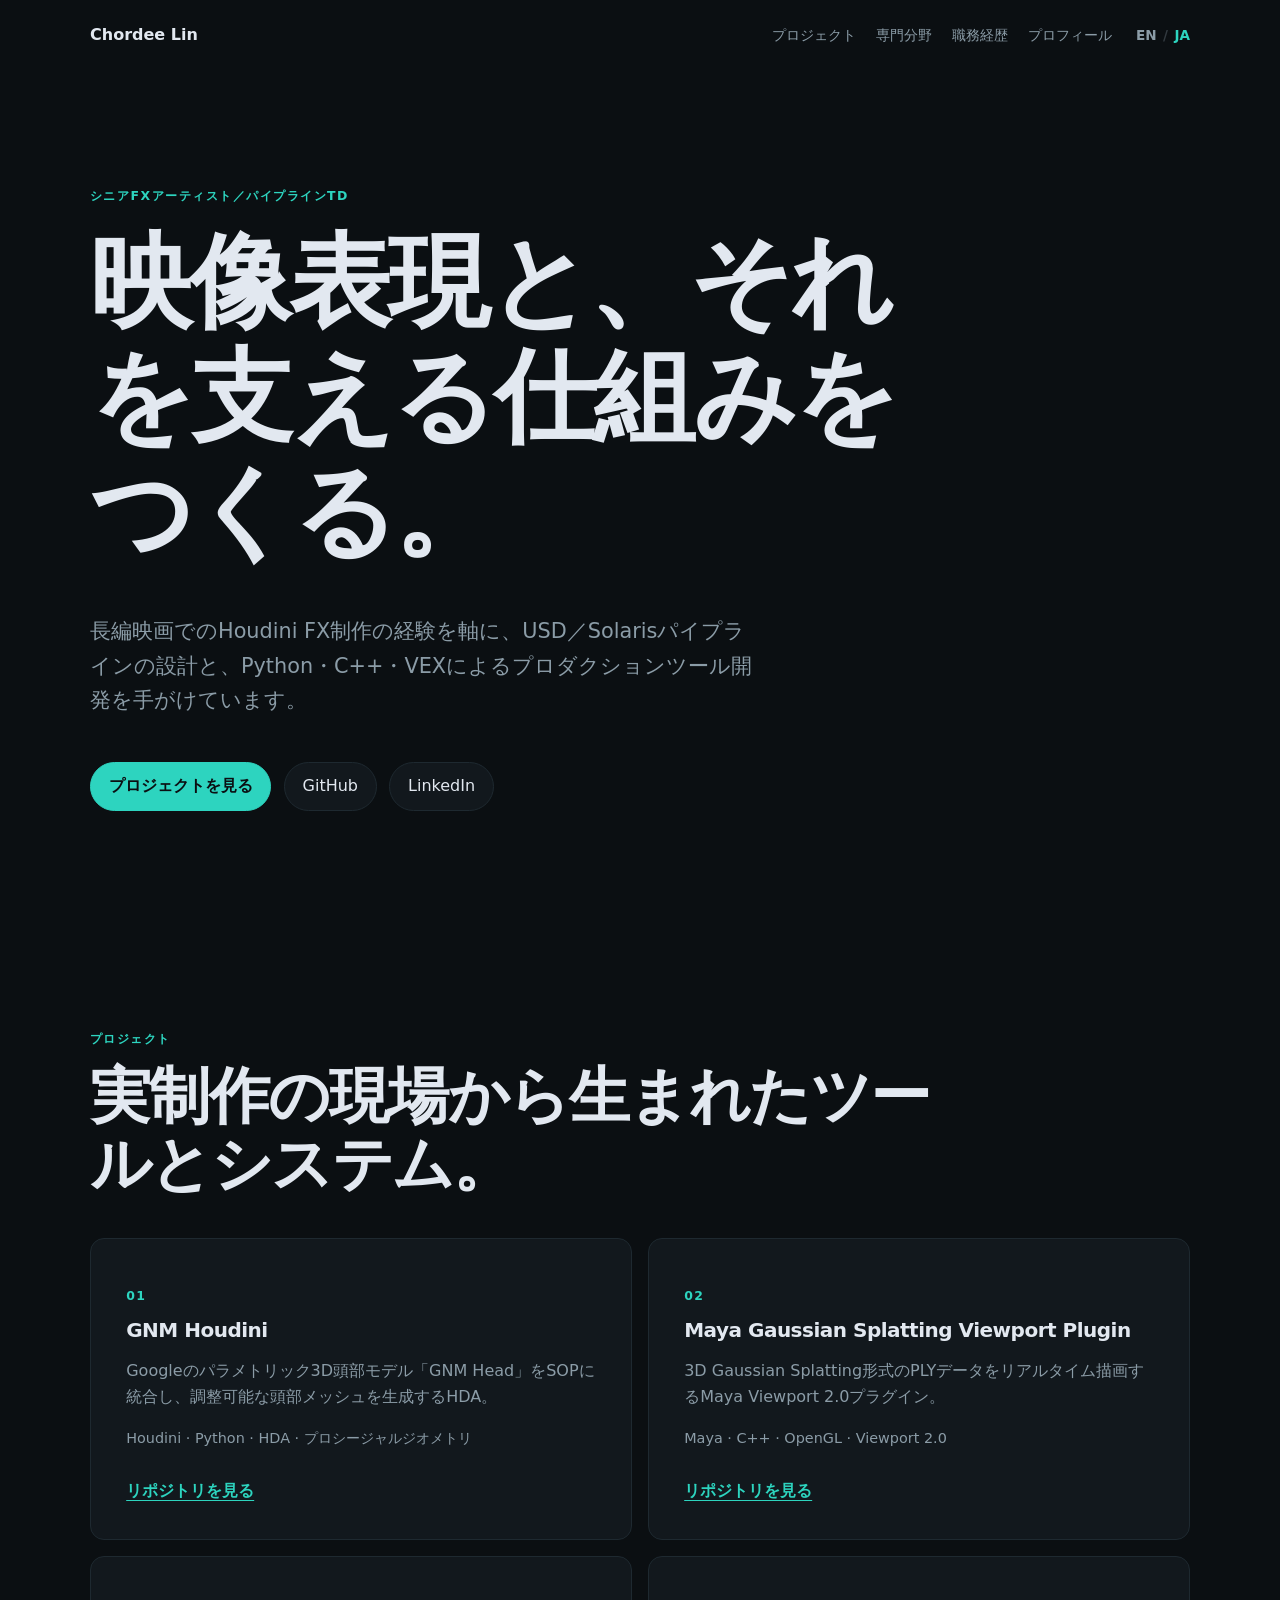
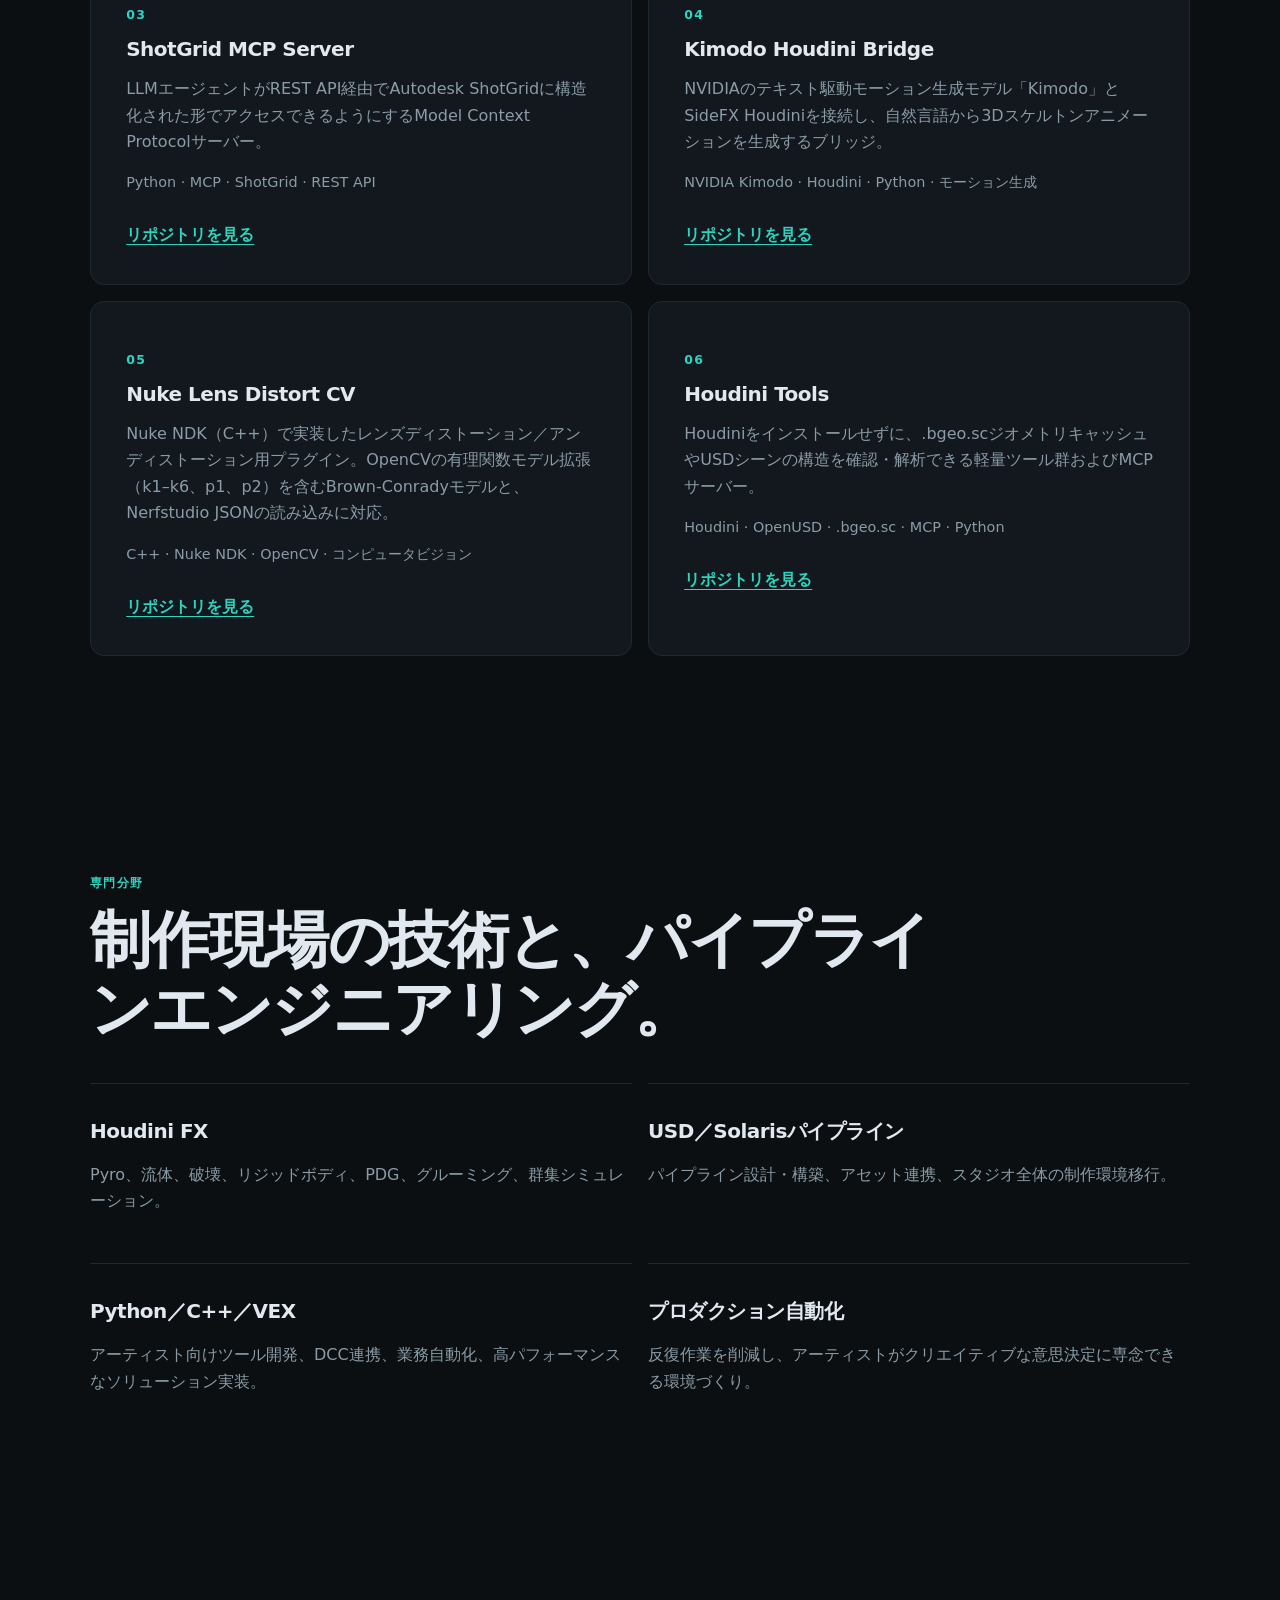
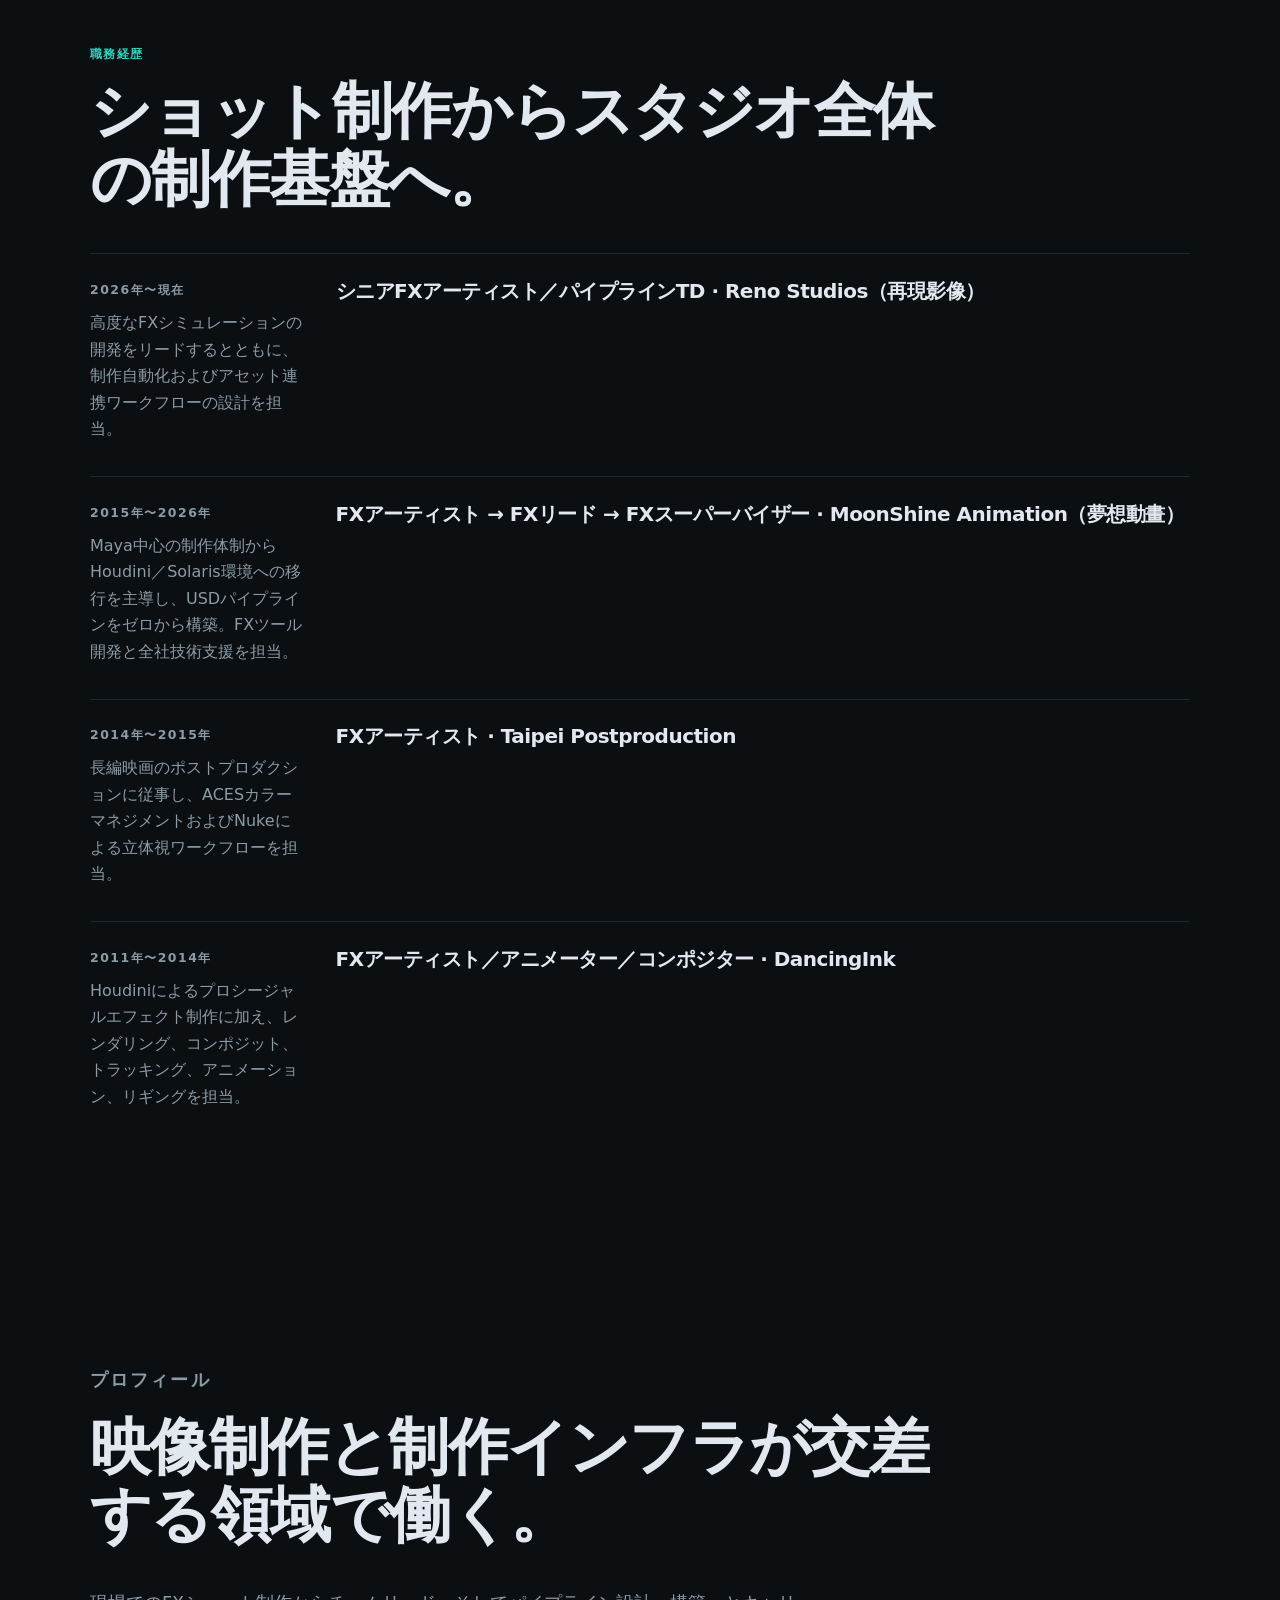
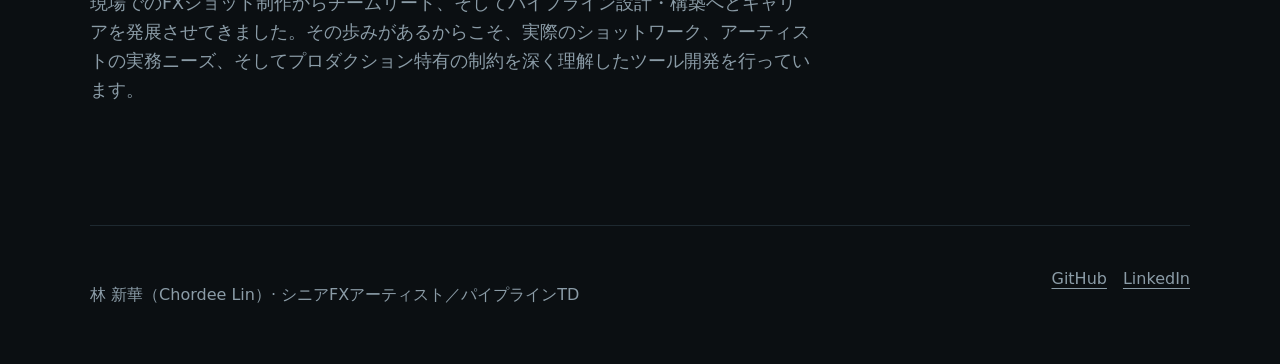
==== ja/index.html @ 037d8d0c "Add Japanese localization, language switcher, 6 curated projects, and refined copy" ====
<!doctype html>
<html lang="ja">
<head>
  <meta charset="utf-8">
  <meta name="viewport" content="width=device-width, initial-scale=1">
  <meta name="description" content="林 新華（Chordee Lin）は、Houdini、USD、Solaris、Python、C++、VEXを専門とするシニアFXアーティスト兼パイプラインTDです。長編映画のVFX制作とパイプライン基盤の構築を手がけています。">
  <meta property="og:title" content="林 新華（Chordee Lin）— シニアFXアーティスト／パイプラインTD">
  <meta property="og:description" content="Houdini FX、USD／Solarisパイプライン、Python／C++／VEXツール開発を専門とするシニアFXアーティスト兼パイプラインTDのポートフォリオ。">
  <meta property="og:type" content="website">
  <title>林 新華（Chordee Lin）— シニアFXアーティスト／パイプラインTD</title>
  <link rel="icon" href="data:image/svg+xml,<svg xmlns=%22http://www.w3.org/2000/svg%22 viewBox=%220 0 100 100%22><circle cx=%2250%22 cy=%2250%22 r=%2248%22 fill=%22%230b0f12%22 stroke=%22%232dd4bf%22 stroke-width=%224%22/><text x=%2250%22 y=%2264%22 font-size=%2246%22 font-weight=%22bold%22 fill=%22%232dd4bf%22 text-anchor=%22middle%22 font-family=%22sans-serif%22>C</text></svg>">
  <link rel="stylesheet" href="../styles.css">
  <script src="../script.js" defer></script>
</head>
<body>
  <a class="skip-link" href="#main">メインコンテンツへスキップ</a>
  <header class="site-header">
    <a class="identity" href="#top">Chordee Lin</a>
    <div class="header-right">
      <nav aria-label="主要ナビゲーション">
        <a href="#work">プロジェクト</a>
        <a href="#expertise">専門分野</a>
        <a href="#experience">職務経歴</a>
        <a href="#about">プロフィール</a>
      </nav>
      <div class="lang-switch" aria-label="言語切替">
        <a class="lang-link" href="../">EN</a>
        <span class="lang-divider">/</span>
        <span class="lang-current" aria-current="page">JA</span>
      </div>
    </div>
  </header>

  <main id="main">
    <section class="hero" id="top" aria-labelledby="hero-title">
      <p class="eyebrow">シニアFXアーティスト／パイプラインTD</p>
      <h1 id="hero-title">映像表現と、それを支える仕組みをつくる。</h1>
      <p class="hero-summary">長編映画でのHoudini FX制作の経験を軸に、USD／Solarisパイプラインの設計と、Python・C++・VEXによるプロダクションツール開発を手がけています。</p>
      <div class="hero-actions">
        <a class="button button-primary" href="#work">プロジェクトを見る</a>
        <a class="button external-link" href="https://github.com/chordee" target="_blank" rel="noreferrer">GitHub</a>
        <a class="button external-link" href="https://www.linkedin.com/in/chordee/?locale=ja-JP" target="_blank" rel="noreferrer">LinkedIn</a>
      </div>
    </section>

    <section id="work" aria-labelledby="work-title">
      <p class="section-label">プロジェクト</p>
      <h2 id="work-title">実制作の現場から生まれたツールとシステム。</h2>
      <div class="project-grid">
        <article class="project-card">
          <p class="project-index">01</p>
          <h3>GNM Houdini</h3>
          <p class="project-summary">Googleのパラメトリック3D頭部モデル「GNM Head」をSOPに統合し、調整可能な頭部メッシュを生成するHDA。</p>
          <p class="project-tech">Houdini · Python · HDA · プロシージャルジオメトリ</p>
          <a class="external-link" href="https://github.com/chordee/gnm-houdini" target="_blank" rel="noreferrer">リポジトリを見る</a>
        </article>
        <article class="project-card">
          <p class="project-index">02</p>
          <h3>Maya Gaussian Splatting Viewport Plugin</h3>
          <p class="project-summary">3D Gaussian Splatting形式のPLYデータをリアルタイム描画するMaya Viewport 2.0プラグイン。</p>
          <p class="project-tech">Maya · C++ · OpenGL · Viewport 2.0</p>
          <a class="external-link" href="https://github.com/chordee/maya-gaussian-splatting-viewport-plugin" target="_blank" rel="noreferrer">リポジトリを見る</a>
        </article>
        <article class="project-card">
          <p class="project-index">03</p>
          <h3>ShotGrid MCP Server</h3>
          <p class="project-summary">LLMエージェントがREST API経由でAutodesk ShotGridに構造化された形でアクセスできるようにするModel Context Protocolサーバー。</p>
          <p class="project-tech">Python · MCP · ShotGrid · REST API</p>
          <a class="external-link" href="https://github.com/chordee/mcp-server-shotgrid" target="_blank" rel="noreferrer">リポジトリを見る</a>
        </article>
        <article class="project-card">
          <p class="project-index">04</p>
          <h3>Kimodo Houdini Bridge</h3>
          <p class="project-summary">NVIDIAのテキスト駆動モーション生成モデル「Kimodo」とSideFX Houdiniを接続し、自然言語から3Dスケルトンアニメーションを生成するブリッジ。</p>
          <p class="project-tech">NVIDIA Kimodo · Houdini · Python · モーション生成</p>
          <a class="external-link" href="https://github.com/chordee/kimodo-houdini-bridge" target="_blank" rel="noreferrer">リポジトリを見る</a>
        </article>
        <article class="project-card">
          <p class="project-index">05</p>
          <h3>Nuke Lens Distort CV</h3>
          <p class="project-summary">Nuke NDK（C++）で実装したレンズディストーション／アンディストーション用プラグイン。OpenCVの有理関数モデル拡張（k1–k6、p1、p2）を含むBrown-Conradyモデルと、Nerfstudio JSONの読み込みに対応。</p>
          <p class="project-tech">C++ · Nuke NDK · OpenCV · コンピュータビジョン</p>
          <a class="external-link" href="https://github.com/chordee/nuke-lens-distort-cv" target="_blank" rel="noreferrer">リポジトリを見る</a>
        </article>
        <article class="project-card">
          <p class="project-index">06</p>
          <h3>Houdini Tools</h3>
          <p class="project-summary">Houdiniをインストールせずに、.bgeo.scジオメトリキャッシュやUSDシーンの構造を確認・解析できる軽量ツール群およびMCPサーバー。</p>
          <p class="project-tech">Houdini · OpenUSD · .bgeo.sc · MCP · Python</p>
          <a class="external-link" href="https://github.com/chordee/houdini-tools" target="_blank" rel="noreferrer">リポジトリを見る</a>
        </article>
      </div>
    </section>

    <section id="expertise" aria-labelledby="expertise-title">
      <p class="section-label">専門分野</p>
      <h2 id="expertise-title">制作現場の技術と、パイプラインエンジニアリング。</h2>
      <div class="expertise-grid">
        <article><h3>Houdini FX</h3><p>Pyro、流体、破壊、リジッドボディ、PDG、グルーミング、群集シミュレーション。</p></article>
        <article><h3>USD／Solarisパイプライン</h3><p>パイプライン設計・構築、アセット連携、スタジオ全体の制作環境移行。</p></article>
        <article><h3>Python／C++／VEX</h3><p>アーティスト向けツール開発、DCC連携、業務自動化、高パフォーマンスなソリューション実装。</p></article>
        <article><h3>プロダクション自動化</h3><p>反復作業を削減し、アーティストがクリエイティブな意思決定に専念できる環境づくり。</p></article>
      </div>
    </section>

    <section id="experience" aria-labelledby="experience-title">
      <p class="section-label">職務経歴</p>
      <h2 id="experience-title">ショット制作からスタジオ全体の制作基盤へ。</h2>
      <ol class="timeline">
        <li><p class="timeline-date">2026年〜現在</p><h3>シニアFXアーティスト／パイプラインTD · Reno Studios（再現影像）</h3><p>高度なFXシミュレーションの開発をリードするとともに、制作自動化およびアセット連携ワークフローの設計を担当。</p></li>
        <li><p class="timeline-date">2015年〜2026年</p><h3>FXアーティスト → FXリード → FXスーパーバイザー · MoonShine Animation（夢想動畫）</h3><p>Maya中心の制作体制からHoudini／Solaris環境への移行を主導し、USDパイプラインをゼロから構築。FXツール開発と全社技術支援を担当。</p></li>
        <li><p class="timeline-date">2014年〜2015年</p><h3>FXアーティスト · Taipei Postproduction</h3><p>長編映画のポストプロダクションに従事し、ACESカラーマネジメントおよびNukeによる立体視ワークフローを担当。</p></li>
        <li><p class="timeline-date">2011年〜2014年</p><h3>FXアーティスト／アニメーター／コンポジター · DancingInk</h3><p>Houdiniによるプロシージャルエフェクト制作に加え、レンダリング、コンポジット、トラッキング、アニメーション、リギングを担当。</p></li>
      </ol>
    </section>

    <section id="about" aria-labelledby="about-title">
      <p class="section-label">プロフィール</p>
      <h2 id="about-title">映像制作と制作インフラが交差する領域で働く。</h2>
      <p>現場でのFXショット制作からチームリード、そしてパイプライン設計・構築へとキャリアを発展させてきました。その歩みがあるからこそ、実際のショットワーク、アーティストの実務ニーズ、そしてプロダクション特有の制約を深く理解したツール開発を行っています。</p>
    </section>
  </main>

  <footer>
    <p>林 新華（Chordee Lin）· シニアFXアーティスト／パイプラインTD</p>
    <div><a href="https://github.com/chordee" target="_blank" rel="noreferrer">GitHub</a><a href="https://www.linkedin.com/in/chordee/?locale=ja-JP" target="_blank" rel="noreferrer">LinkedIn</a></div>
  </footer>
</body>
</html>
---- styles.css ----
:root {
  color-scheme: dark;
  --background: #0b0f12;
  --surface: #12181d;
  --surface-hover: #172027;
  --text: #e2e8f0;
  --muted: #8b9ca7;
  --border: #1e2930;
  --accent: #2dd4bf;
  --accent-dark: #14b8a6;
  --max-width: 1100px;
  --radius: 14px;
}

*, *::before, *::after { box-sizing: border-box; }
html { scroll-behavior: smooth; }
body {
  margin: 0;
  background: var(--background);
  color: var(--text);
  font-family: Inter, ui-sans-serif, system-ui, -apple-system, BlinkMacSystemFont, "Segoe UI", sans-serif;
  line-height: 1.65;
}
a { color: inherit; text-underline-offset: .22em; }
a:hover { color: var(--accent); }
a:focus-visible, button:focus-visible { outline: 3px solid var(--accent); outline-offset: 4px; }
.skip-link { position: absolute; left: 1rem; top: -5rem; z-index: 10; background: var(--accent); color: #0b0f12; padding: .7rem 1rem; font-weight: 700; }
.skip-link:focus { top: 1rem; }
.site-header, main, footer { width: min(calc(100% - 2rem), var(--max-width)); margin-inline: auto; }
.site-header { display: flex; justify-content: space-between; align-items: center; gap: 1.5rem; padding-block: 1.4rem; }
.header-right { display: flex; align-items: center; gap: 1.5rem; flex-wrap: wrap; }
.lang-switch { display: inline-flex; align-items: center; gap: .4rem; font-size: .85rem; font-weight: 700; }
.lang-current { color: var(--accent); }
.lang-link { color: var(--muted); text-decoration: none; }
.lang-link:hover { color: var(--text); }
.lang-divider { opacity: .3; color: var(--muted); }
.identity { font-weight: 750; text-decoration: none; }
nav { display: flex; flex-wrap: wrap; gap: .7rem 1.25rem; }
nav a { color: var(--muted); font-size: .9rem; text-decoration: none; }
nav a:hover { color: var(--text); }
nav a[aria-current="true"] { color: var(--accent); font-weight: 700; }
section { padding-block: clamp(4rem, 8vw, 7rem); scroll-margin-top: 4rem; }
.hero { min-height: 72vh; display: grid; align-content: center; max-width: 900px; }
.eyebrow, .section-label, .project-index, .timeline-date { color: var(--accent); font-size: .78rem; font-weight: 750; letter-spacing: .12em; text-transform: uppercase; }
h1, h2, h3 { line-height: 1.12; letter-spacing: -.025em; }
h1 { max-width: 16ch; margin: .4rem 0 1.5rem; font-size: clamp(3rem, 8vw, 6.7rem); }
h2 { max-width: 21ch; margin: .5rem 0 2.5rem; font-size: clamp(2rem, 5vw, 3.8rem); }
h3 { font-size: 1.25rem; }
.hero-summary { max-width: 670px; color: var(--muted); font-size: clamp(1.05rem, 2vw, 1.3rem); }
.hero-actions { display: flex; flex-wrap: wrap; gap: .8rem; margin-top: 1.5rem; }
.button { display: inline-flex; align-items: center; min-height: 44px; padding: .65rem 1.1rem; border: 1px solid var(--border); border-radius: 999px; text-decoration: none; background: var(--surface); color: var(--text); }
.button:hover { border-color: var(--accent); color: var(--text); }
.button-primary { background: var(--accent); border-color: var(--accent); color: #0b0f12; font-weight: 700; }
.button-primary:hover { background: #5eead4; border-color: #5eead4; color: #0b0f12; }
.project-grid { display: grid; grid-template-columns: repeat(2, minmax(0, 1fr)); gap: 1rem; }
.expertise-grid { display: grid; grid-template-columns: repeat(2, minmax(0, 1fr)); gap: 1rem; }
.project-card { min-width: 0; padding: clamp(1.4rem, 3vw, 2.2rem); background: var(--surface); border: 1px solid var(--border); border-radius: var(--radius); }
.project-card h3 { margin-block: .5rem .9rem; }
.project-summary, .project-tech, .expertise-grid p, .timeline p, #about > p { color: var(--muted); }
.project-tech { overflow-wrap: anywhere; font-size: .9rem; }
.project-card .external-link { display: inline-block; margin-top: .8rem; font-weight: 700; color: var(--accent); }
.project-card .external-link:hover { color: #5eead4; }
.expertise-grid article { padding-block: 1rem; border-top: 1px solid var(--border); }
.timeline { margin: 0; padding: 0; list-style: none; }
.timeline li { display: grid; grid-template-columns: minmax(8rem, .4fr) 1.6fr; column-gap: 2rem; padding-block: 1.6rem; border-top: 1px solid var(--border); }
.timeline h3, .timeline p { margin-block: 0 .5rem; }
#about > p { max-width: 720px; font-size: 1.1rem; }
footer { display: flex; justify-content: space-between; gap: 1rem; padding-block: 2.5rem; border-top: 1px solid var(--border); color: var(--muted); }
footer div { display: flex; gap: 1rem; }

@media (max-width: 720px) {
  .site-header, footer { align-items: flex-start; flex-direction: column; }
  .header-right { width: 100%; justify-content: space-between; }
  .hero { min-height: auto; padding-top: 5rem; }
  .project-grid, .expertise-grid { grid-template-columns: 1fr; }
  .timeline li { grid-template-columns: 1fr; }
}

@media (prefers-reduced-motion: reduce) {
  html { scroll-behavior: auto; }
  *, *::before, *::after { animation-duration: .01ms !important; animation-iteration-count: 1 !important; transition-duration: .01ms !important; }
}
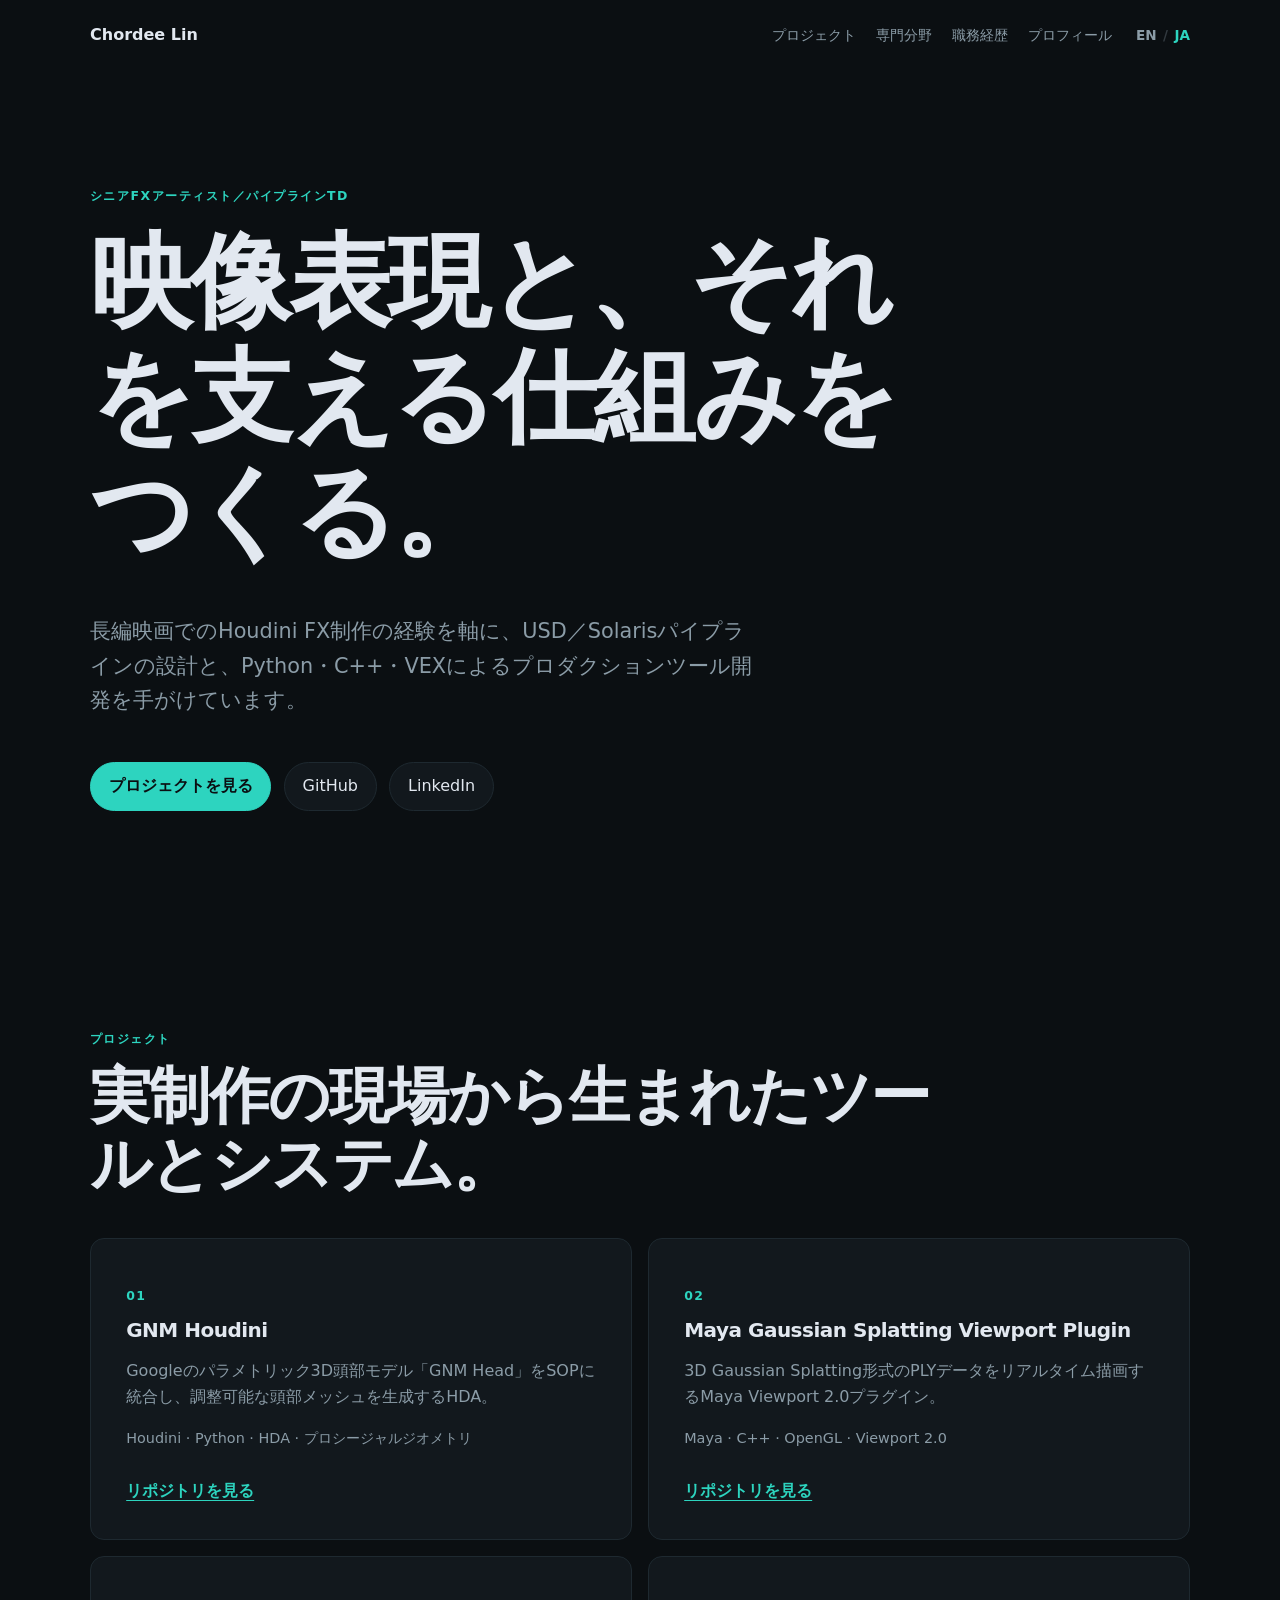
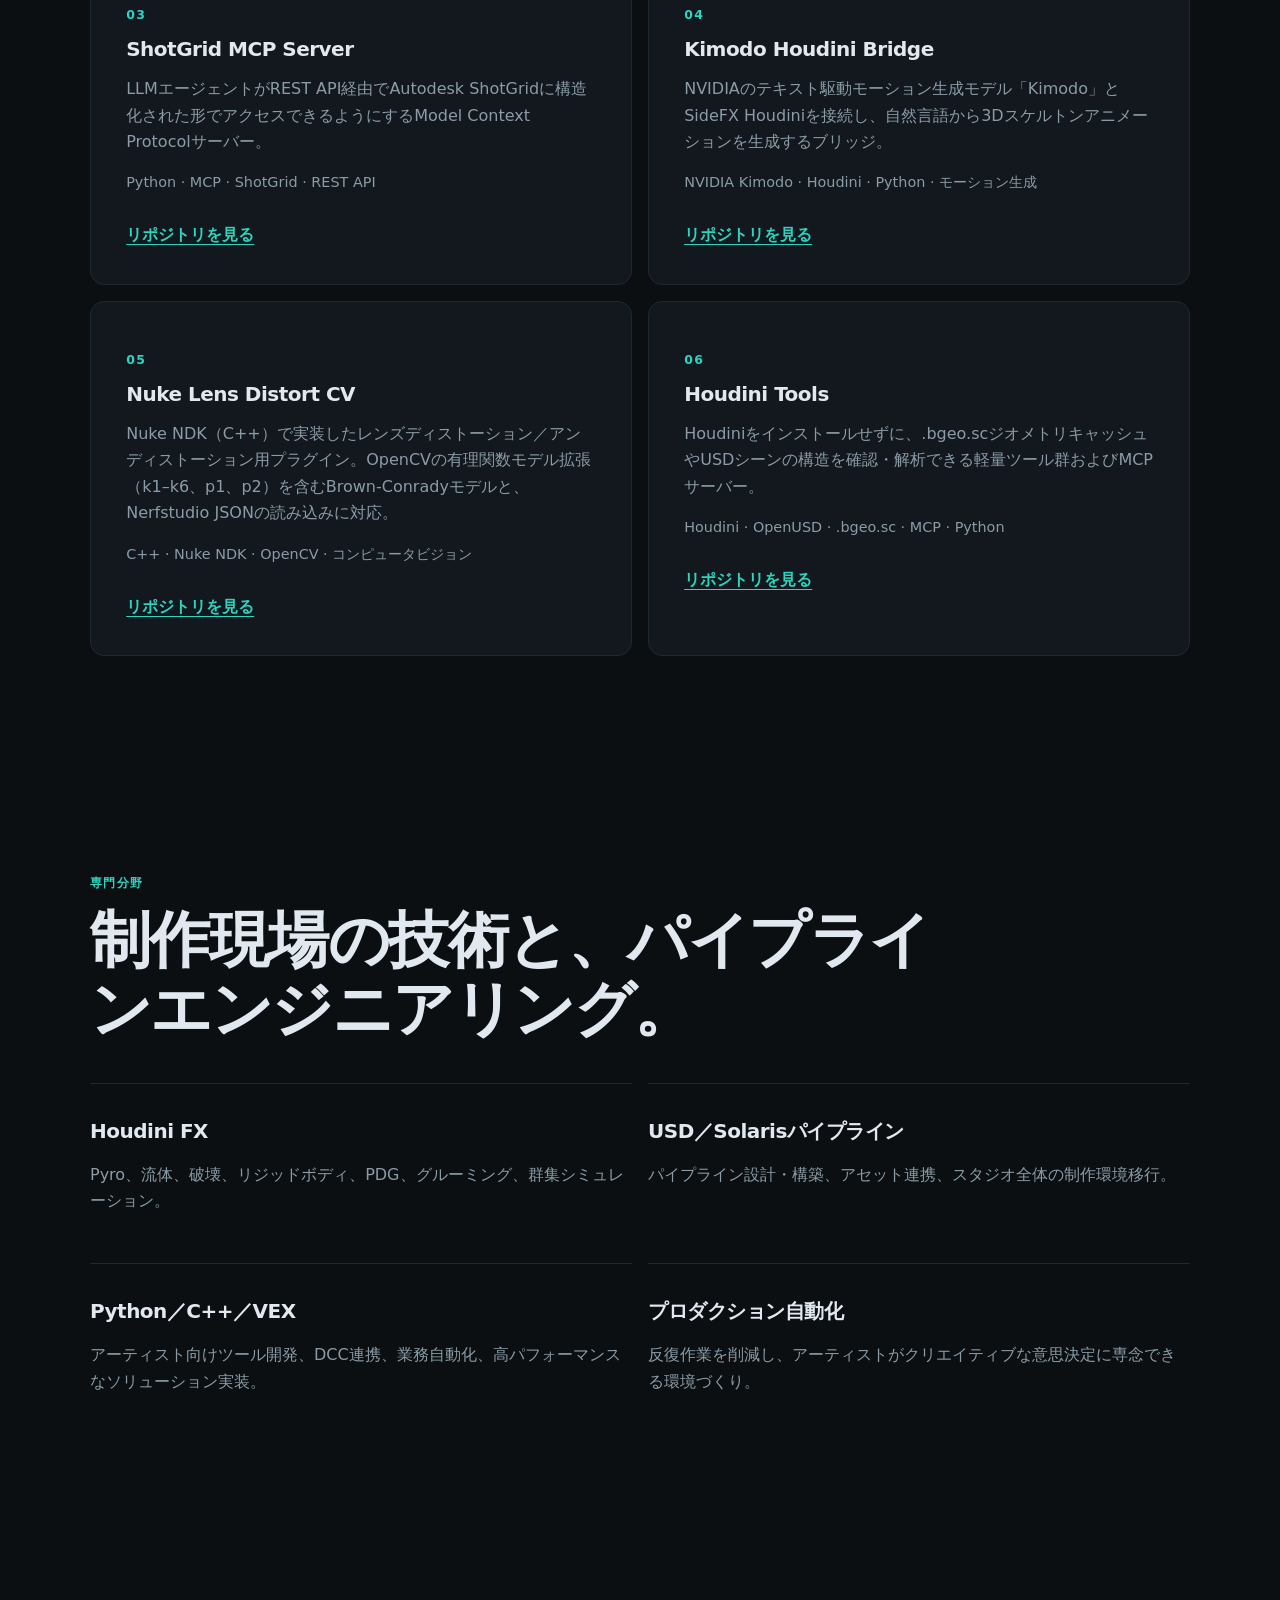
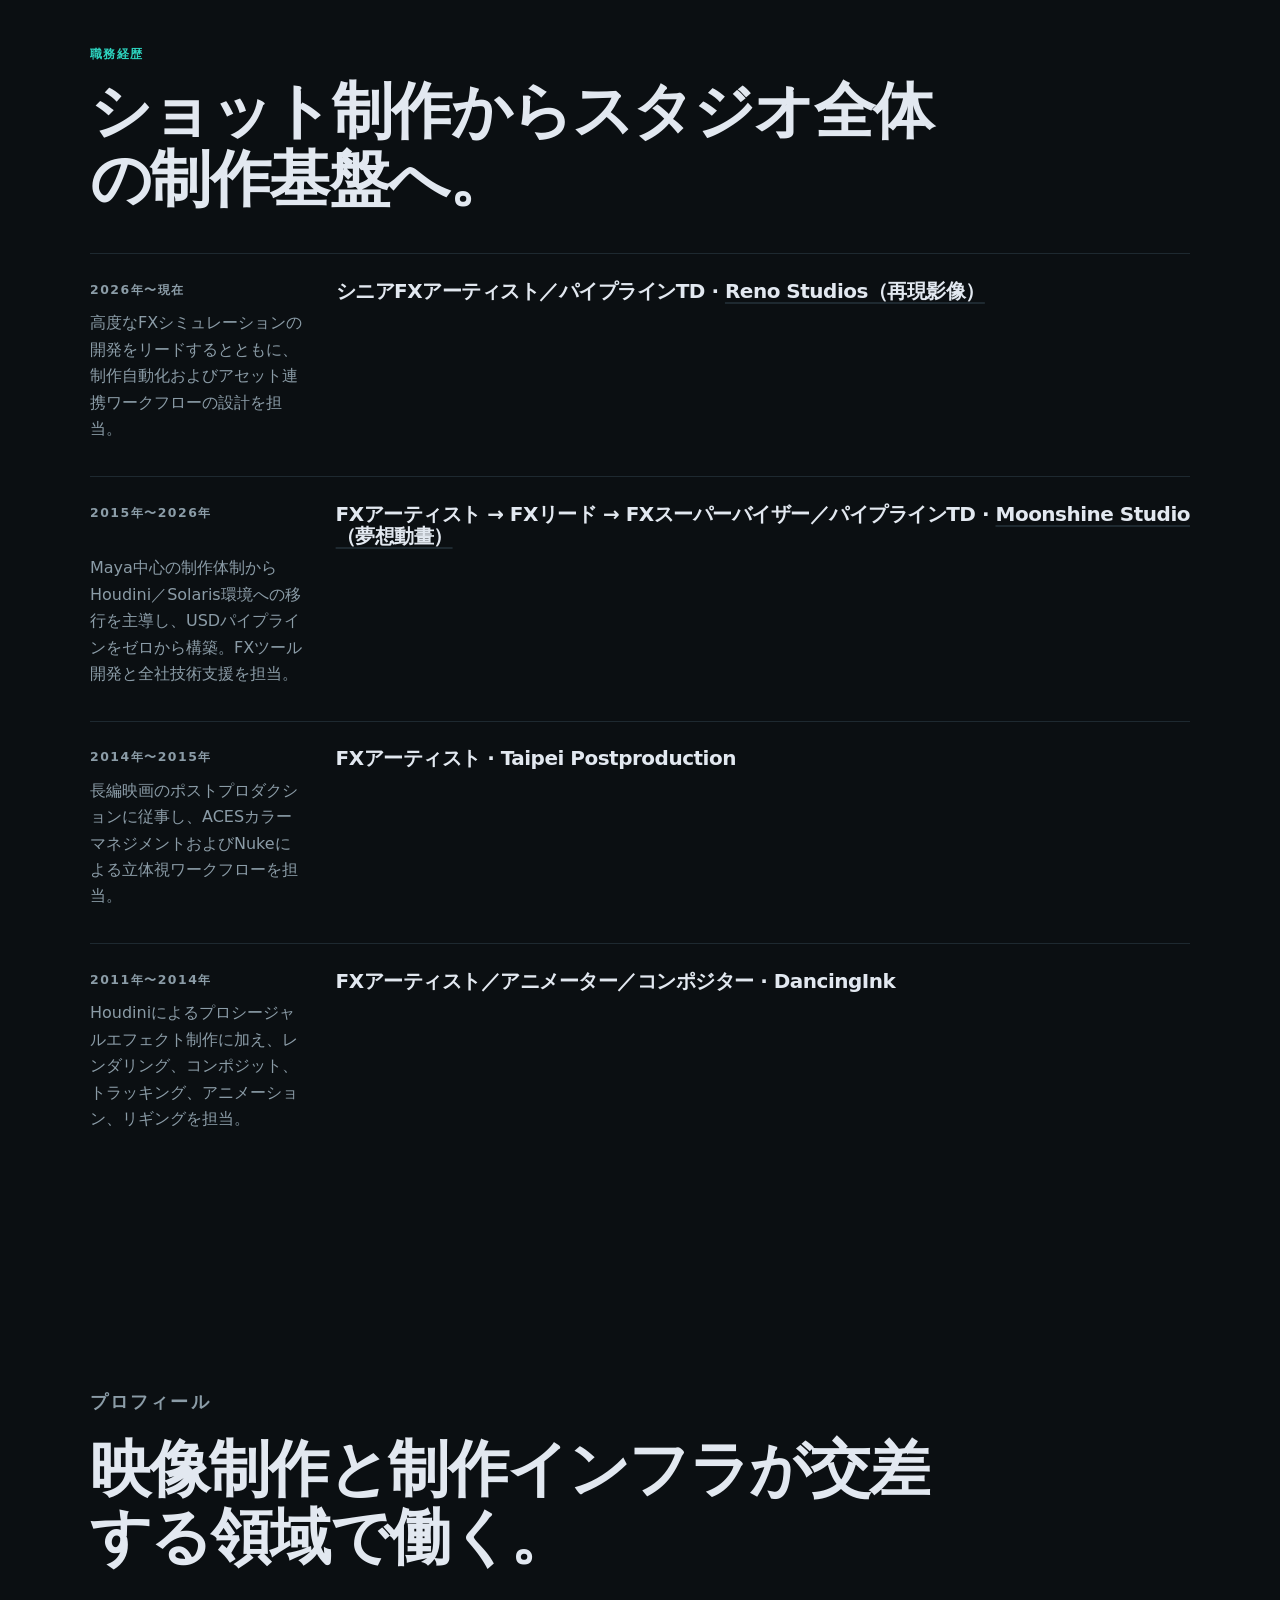
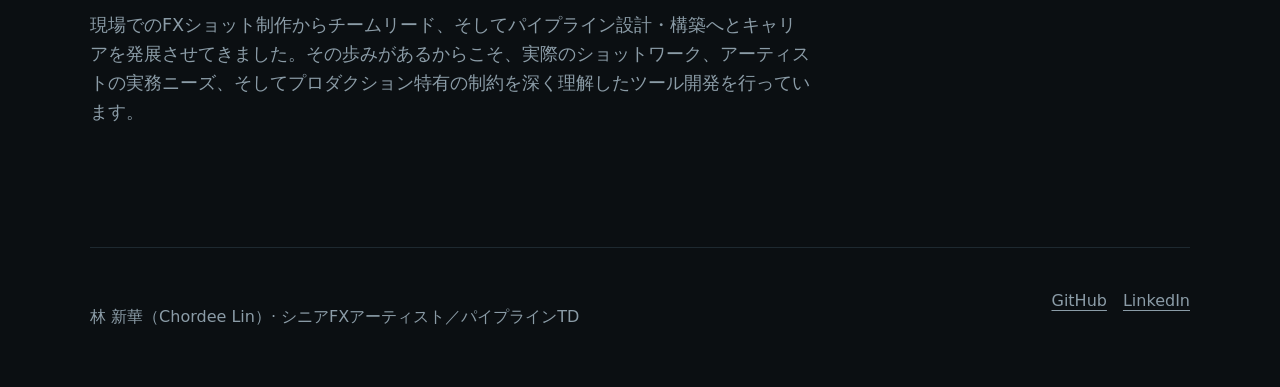
==== commit 97620c7e: "Update Moonshine Studio name, company website links, and dual role title" ====
--- a/ja/index.html
+++ b/ja/index.html
@@ -107,8 +107,8 @@
       <p class="section-label">職務経歴</p>
       <h2 id="experience-title">ショット制作からスタジオ全体の制作基盤へ。</h2>
       <ol class="timeline">
-        <li><p class="timeline-date">2026年〜現在</p><h3>シニアFXアーティスト／パイプラインTD · Reno Studios（再現影像）</h3><p>高度なFXシミュレーションの開発をリードするとともに、制作自動化およびアセット連携ワークフローの設計を担当。</p></li>
-        <li><p class="timeline-date">2015年〜2026年</p><h3>FXアーティスト → FXリード → FXスーパーバイザー · MoonShine Animation（夢想動畫）</h3><p>Maya中心の制作体制からHoudini／Solaris環境への移行を主導し、USDパイプラインをゼロから構築。FXツール開発と全社技術支援を担当。</p></li>
+        <li><p class="timeline-date">2026年〜現在</p><h3>シニアFXアーティスト／パイプラインTD · <a class="company-link" href="https://reno-studios.com/" target="_blank" rel="noreferrer">Reno Studios（再現影像）</a></h3><p>高度なFXシミュレーションの開発をリードするとともに、制作自動化およびアセット連携ワークフローの設計を担当。</p></li>
+        <li><p class="timeline-date">2015年〜2026年</p><h3>FXアーティスト → FXリード → FXスーパーバイザー／パイプラインTD · <a class="company-link" href="https://moonshine.tw/" target="_blank" rel="noreferrer">Moonshine Studio（夢想動畫）</a></h3><p>Maya中心の制作体制からHoudini／Solaris環境への移行を主導し、USDパイプラインをゼロから構築。FXツール開発と全社技術支援を担当。</p></li>
         <li><p class="timeline-date">2014年〜2015年</p><h3>FXアーティスト · Taipei Postproduction</h3><p>長編映画のポストプロダクションに従事し、ACESカラーマネジメントおよびNukeによる立体視ワークフローを担当。</p></li>
         <li><p class="timeline-date">2011年〜2014年</p><h3>FXアーティスト／アニメーター／コンポジター · DancingInk</h3><p>Houdiniによるプロシージャルエフェクト制作に加え、レンダリング、コンポジット、トラッキング、アニメーション、リギングを担当。</p></li>
       </ol>
--- a/styles.css
+++ b/styles.css
@@ -64,6 +64,8 @@
 .timeline { margin: 0; padding: 0; list-style: none; }
 .timeline li { display: grid; grid-template-columns: minmax(8rem, .4fr) 1.6fr; column-gap: 2rem; padding-block: 1.6rem; border-top: 1px solid var(--border); }
 .timeline h3, .timeline p { margin-block: 0 .5rem; }
+.company-link { color: inherit; text-decoration: underline; text-decoration-color: var(--border); text-underline-offset: .2em; transition: color .15s ease, text-decoration-color .15s ease; }
+.company-link:hover { color: var(--accent); text-decoration-color: var(--accent); }
 #about > p { max-width: 720px; font-size: 1.1rem; }
 footer { display: flex; justify-content: space-between; gap: 1rem; padding-block: 2.5rem; border-top: 1px solid var(--border); color: var(--muted); }
 footer div { display: flex; gap: 1rem; }
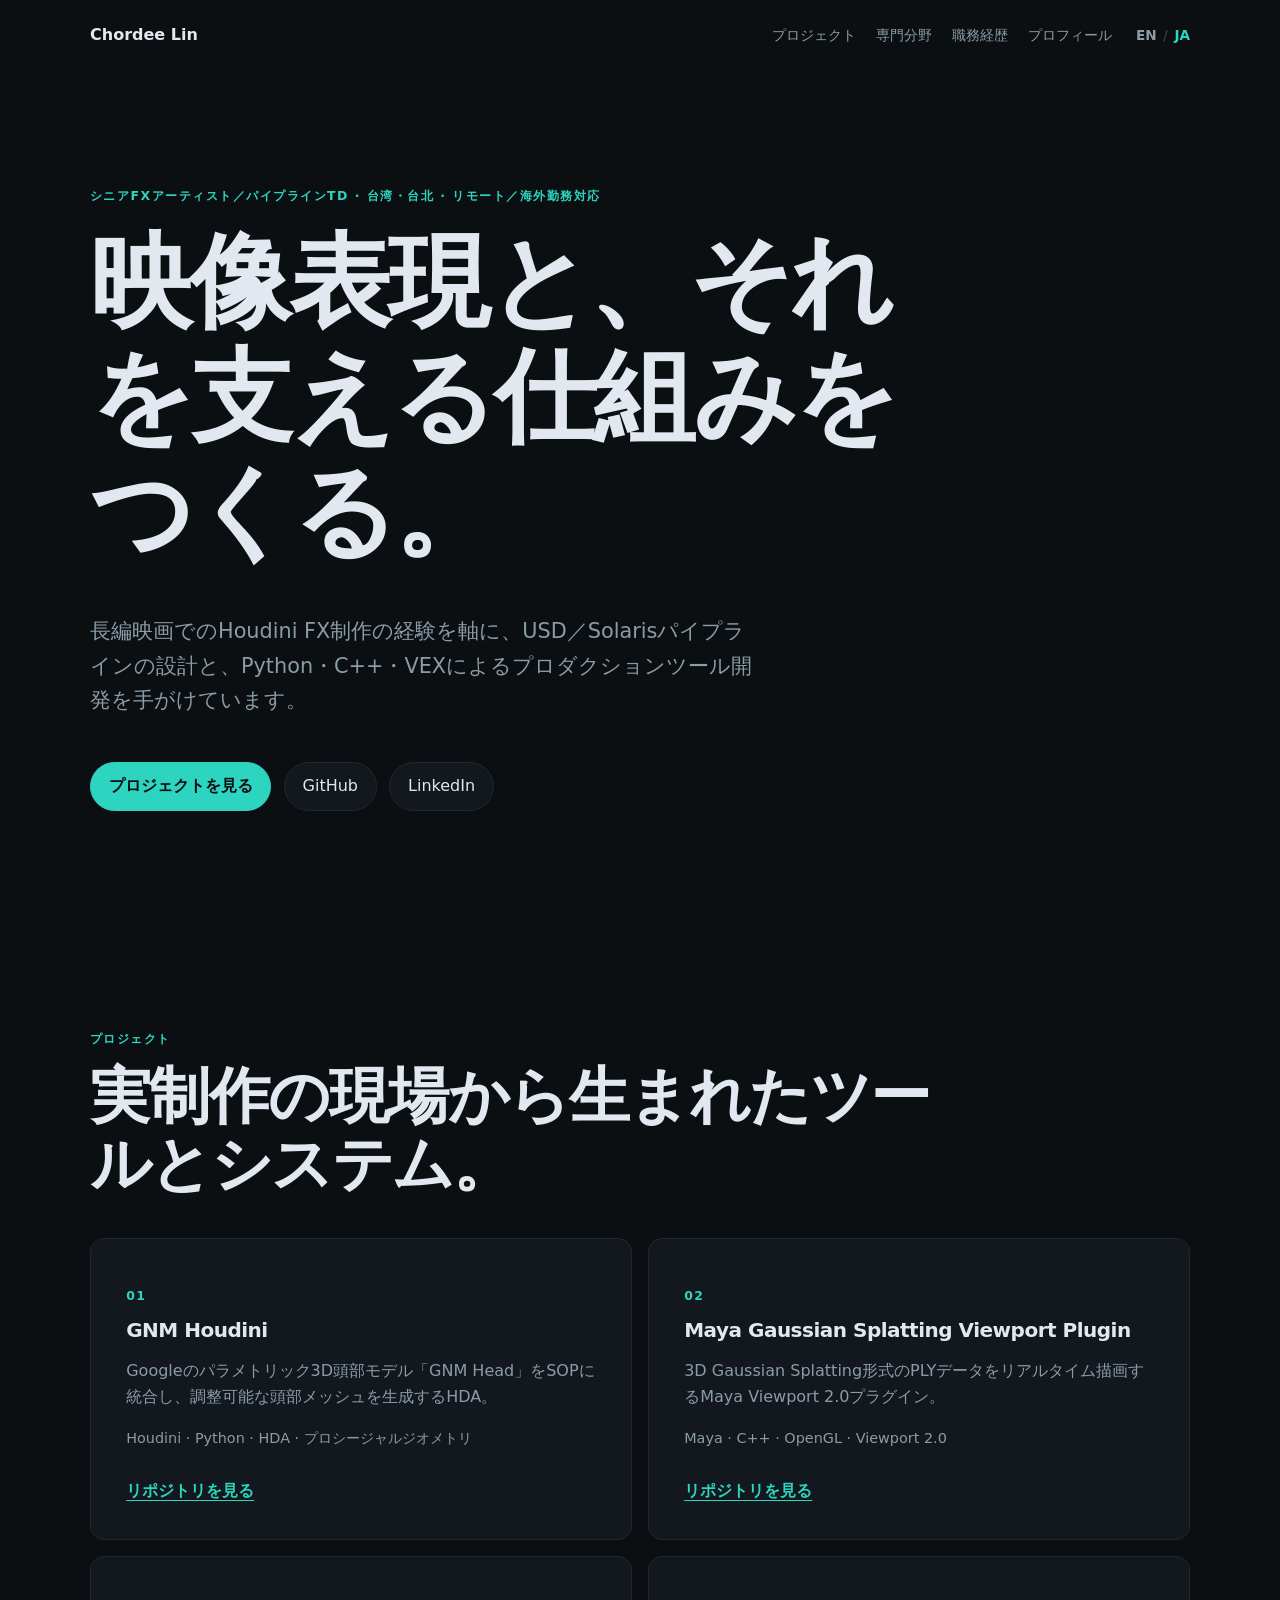
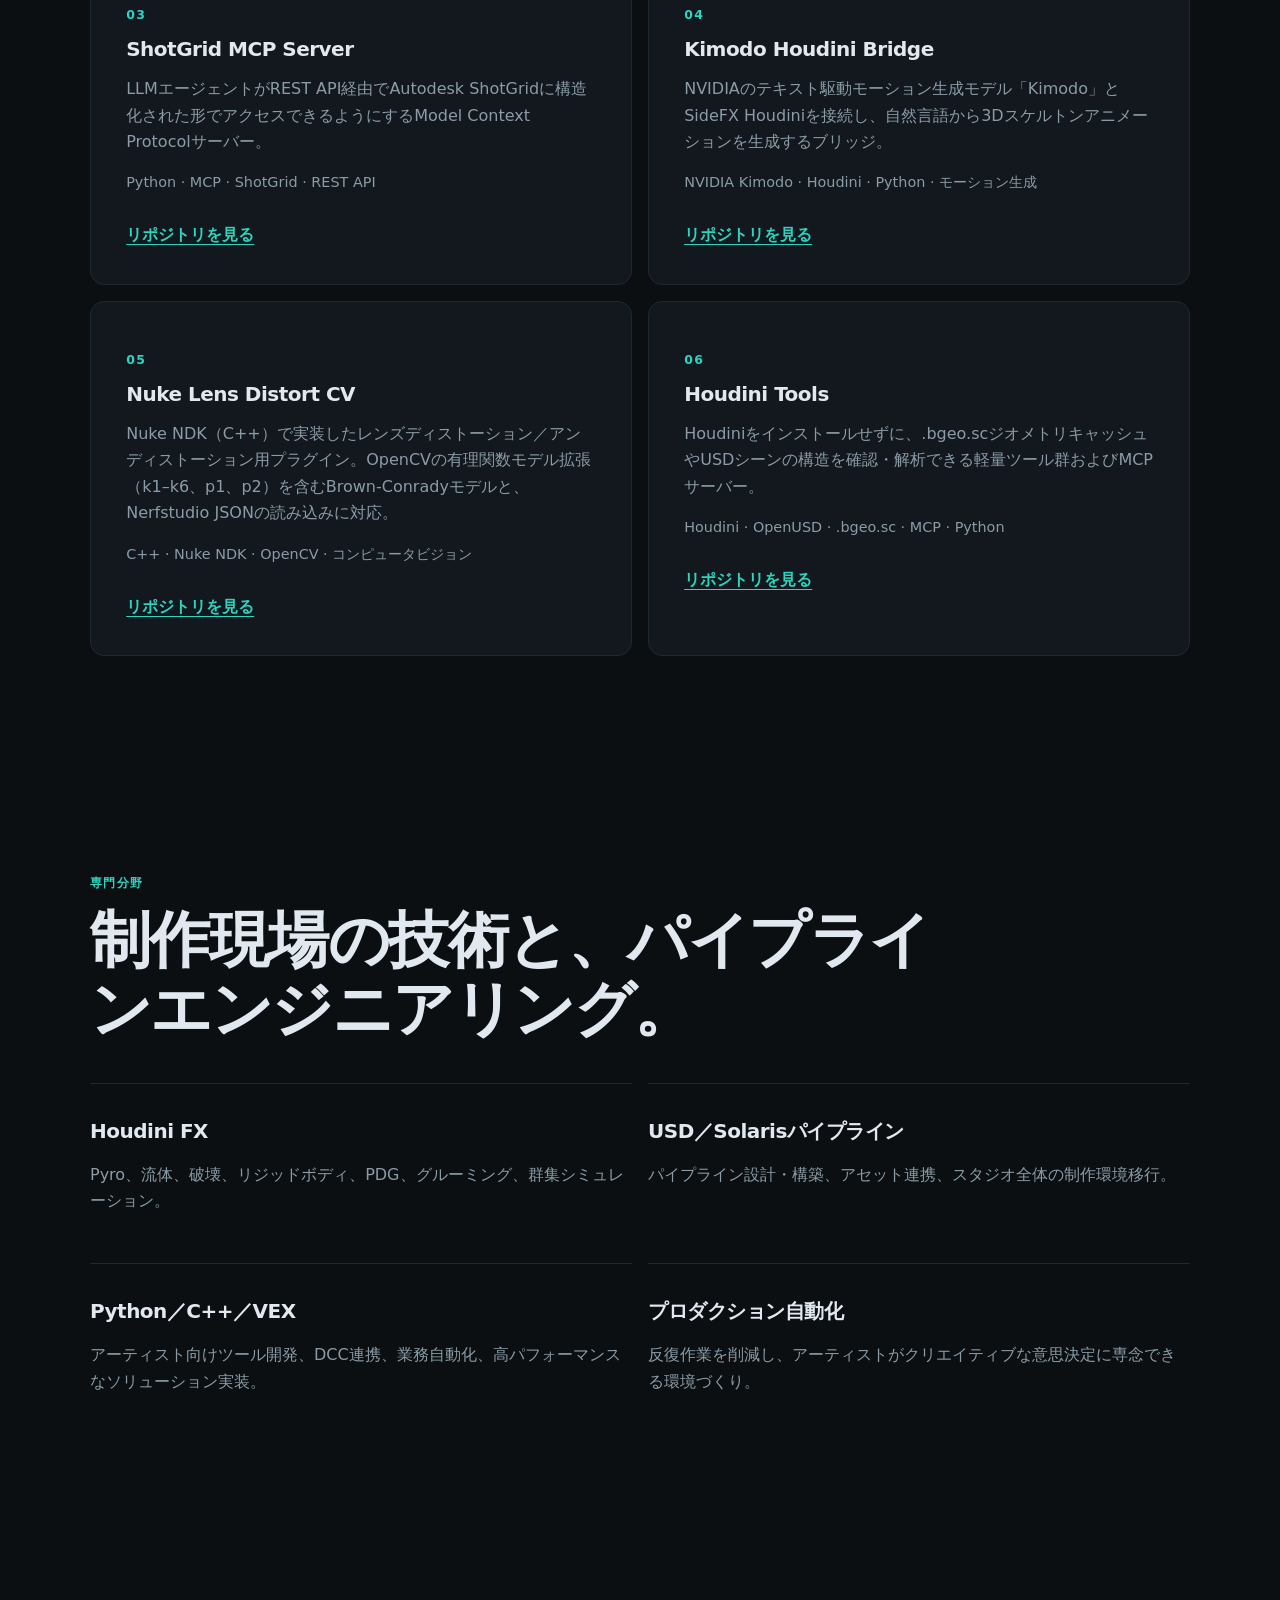
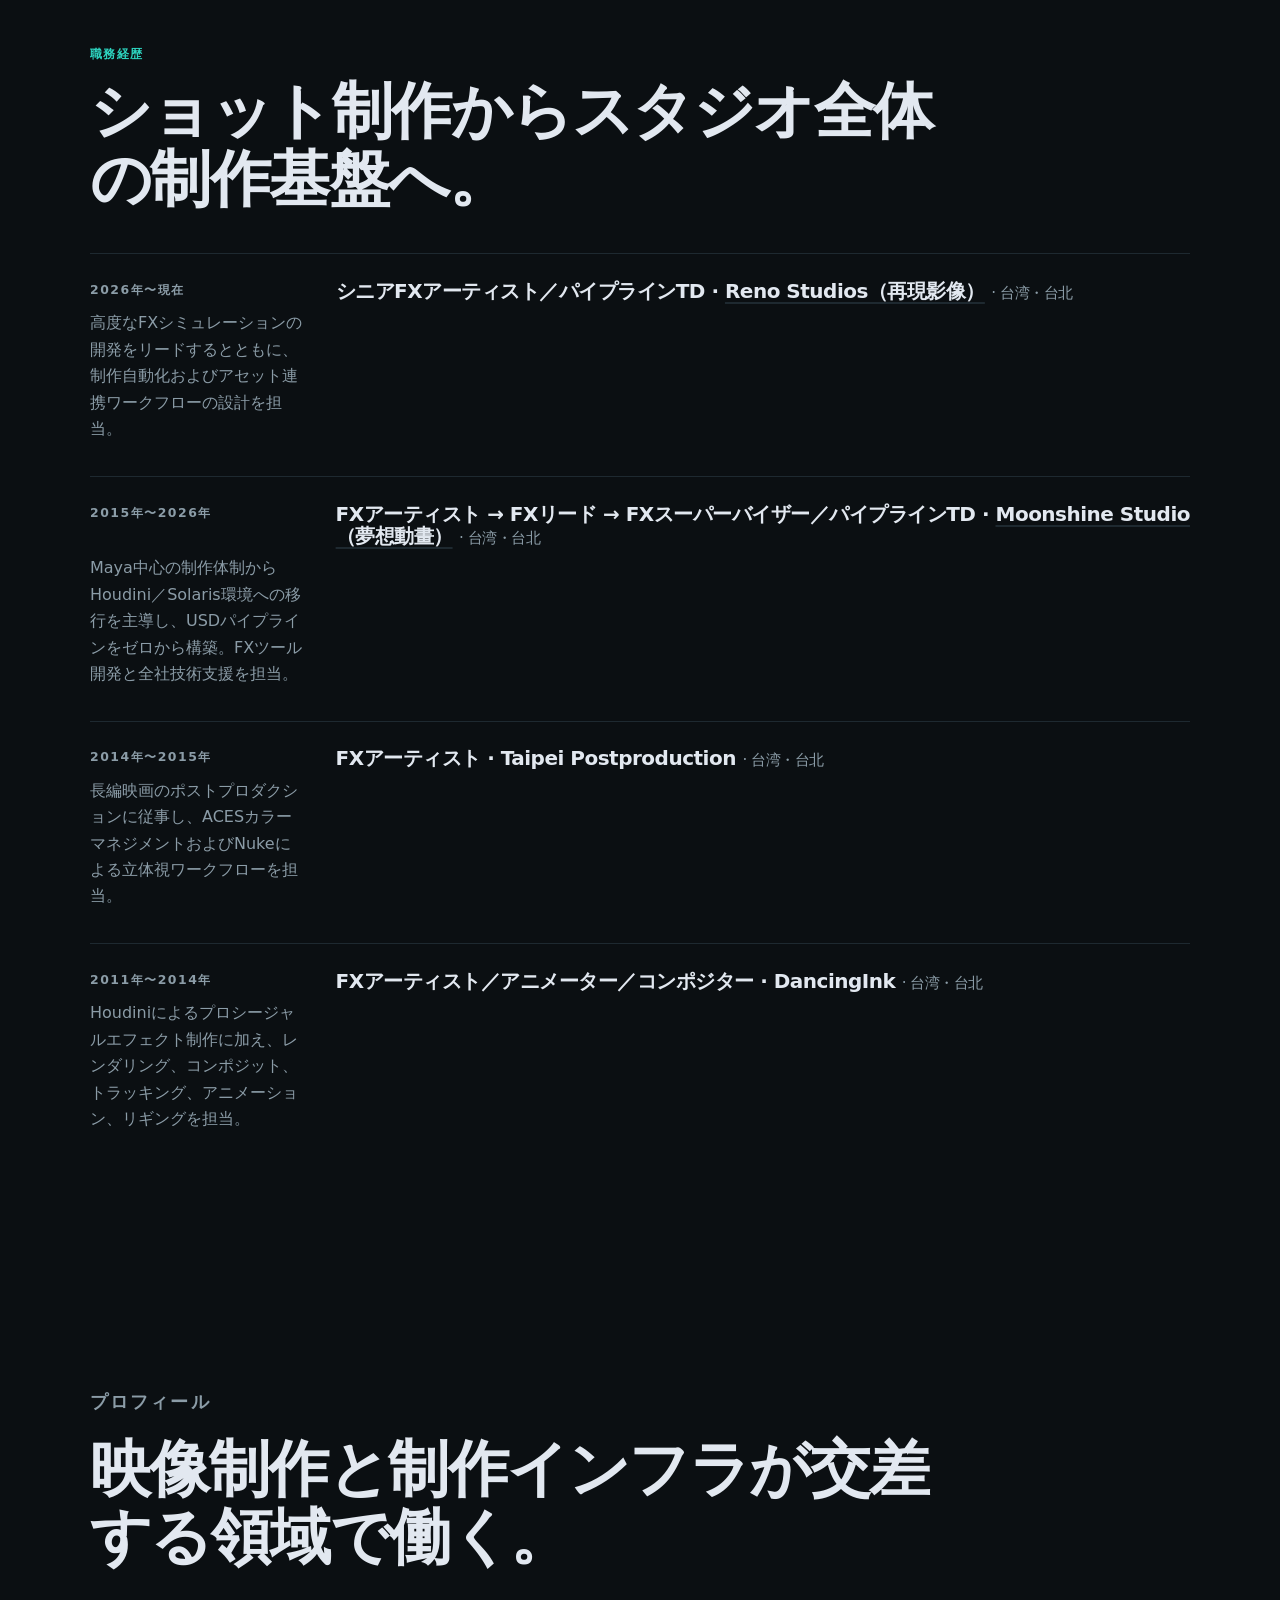
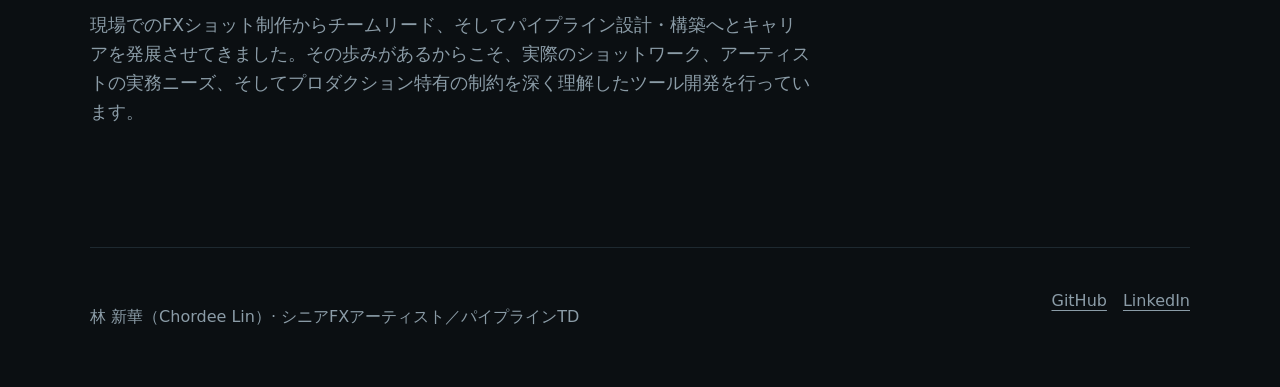
==== commit 3ec023fd: "Update site: add location metadata and remote/relocation availability" ====
--- a/ja/index.html
+++ b/ja/index.html
@@ -33,7 +33,7 @@
 
   <main id="main">
     <section class="hero" id="top" aria-labelledby="hero-title">
-      <p class="eyebrow">シニアFXアーティスト／パイプラインTD</p>
+      <p class="eyebrow">シニアFXアーティスト／パイプラインTD · 台湾・台北 · リモート／海外勤務対応</p>
       <h1 id="hero-title">映像表現と、それを支える仕組みをつくる。</h1>
       <p class="hero-summary">長編映画でのHoudini FX制作の経験を軸に、USD／Solarisパイプラインの設計と、Python・C++・VEXによるプロダクションツール開発を手がけています。</p>
       <div class="hero-actions">
@@ -107,10 +107,10 @@
       <p class="section-label">職務経歴</p>
       <h2 id="experience-title">ショット制作からスタジオ全体の制作基盤へ。</h2>
       <ol class="timeline">
-        <li><p class="timeline-date">2026年〜現在</p><h3>シニアFXアーティスト／パイプラインTD · <a class="company-link" href="https://reno-studios.com/" target="_blank" rel="noreferrer">Reno Studios（再現影像）</a></h3><p>高度なFXシミュレーションの開発をリードするとともに、制作自動化およびアセット連携ワークフローの設計を担当。</p></li>
-        <li><p class="timeline-date">2015年〜2026年</p><h3>FXアーティスト → FXリード → FXスーパーバイザー／パイプラインTD · <a class="company-link" href="https://moonshine.tw/" target="_blank" rel="noreferrer">Moonshine Studio（夢想動畫）</a></h3><p>Maya中心の制作体制からHoudini／Solaris環境への移行を主導し、USDパイプラインをゼロから構築。FXツール開発と全社技術支援を担当。</p></li>
-        <li><p class="timeline-date">2014年〜2015年</p><h3>FXアーティスト · Taipei Postproduction</h3><p>長編映画のポストプロダクションに従事し、ACESカラーマネジメントおよびNukeによる立体視ワークフローを担当。</p></li>
-        <li><p class="timeline-date">2011年〜2014年</p><h3>FXアーティスト／アニメーター／コンポジター · DancingInk</h3><p>Houdiniによるプロシージャルエフェクト制作に加え、レンダリング、コンポジット、トラッキング、アニメーション、リギングを担当。</p></li>
+        <li><p class="timeline-date">2026年〜現在</p><h3>シニアFXアーティスト／パイプラインTD · <a class="company-link" href="https://reno-studios.com/" target="_blank" rel="noreferrer">Reno Studios（再現影像）</a> <span class="timeline-location">· 台湾・台北</span></h3><p>高度なFXシミュレーションの開発をリードするとともに、制作自動化およびアセット連携ワークフローの設計を担当。</p></li>
+        <li><p class="timeline-date">2015年〜2026年</p><h3>FXアーティスト → FXリード → FXスーパーバイザー／パイプラインTD · <a class="company-link" href="https://moonshine.tw/" target="_blank" rel="noreferrer">Moonshine Studio（夢想動畫）</a> <span class="timeline-location">· 台湾・台北</span></h3><p>Maya中心の制作体制からHoudini／Solaris環境への移行を主導し、USDパイプラインをゼロから構築。FXツール開発と全社技術支援を担当。</p></li>
+        <li><p class="timeline-date">2014年〜2015年</p><h3>FXアーティスト · Taipei Postproduction <span class="timeline-location">· 台湾・台北</span></h3><p>長編映画のポストプロダクションに従事し、ACESカラーマネジメントおよびNukeによる立体視ワークフローを担当。</p></li>
+        <li><p class="timeline-date">2011年〜2014年</p><h3>FXアーティスト／アニメーター／コンポジター · DancingInk <span class="timeline-location">· 台湾・台北</span></h3><p>Houdiniによるプロシージャルエフェクト制作に加え、レンダリング、コンポジット、トラッキング、アニメーション、リギングを担当。</p></li>
       </ol>
     </section>
 
--- a/styles.css
+++ b/styles.css
@@ -66,6 +66,7 @@
 .timeline h3, .timeline p { margin-block: 0 .5rem; }
 .company-link { color: inherit; text-decoration: underline; text-decoration-color: var(--border); text-underline-offset: .2em; transition: color .15s ease, text-decoration-color .15s ease; }
 .company-link:hover { color: var(--accent); text-decoration-color: var(--accent); }
+.timeline-location { color: var(--muted); font-weight: 400; font-size: .95rem; }
 #about > p { max-width: 720px; font-size: 1.1rem; }
 footer { display: flex; justify-content: space-between; gap: 1rem; padding-block: 2.5rem; border-top: 1px solid var(--border); color: var(--muted); }
 footer div { display: flex; gap: 1rem; }
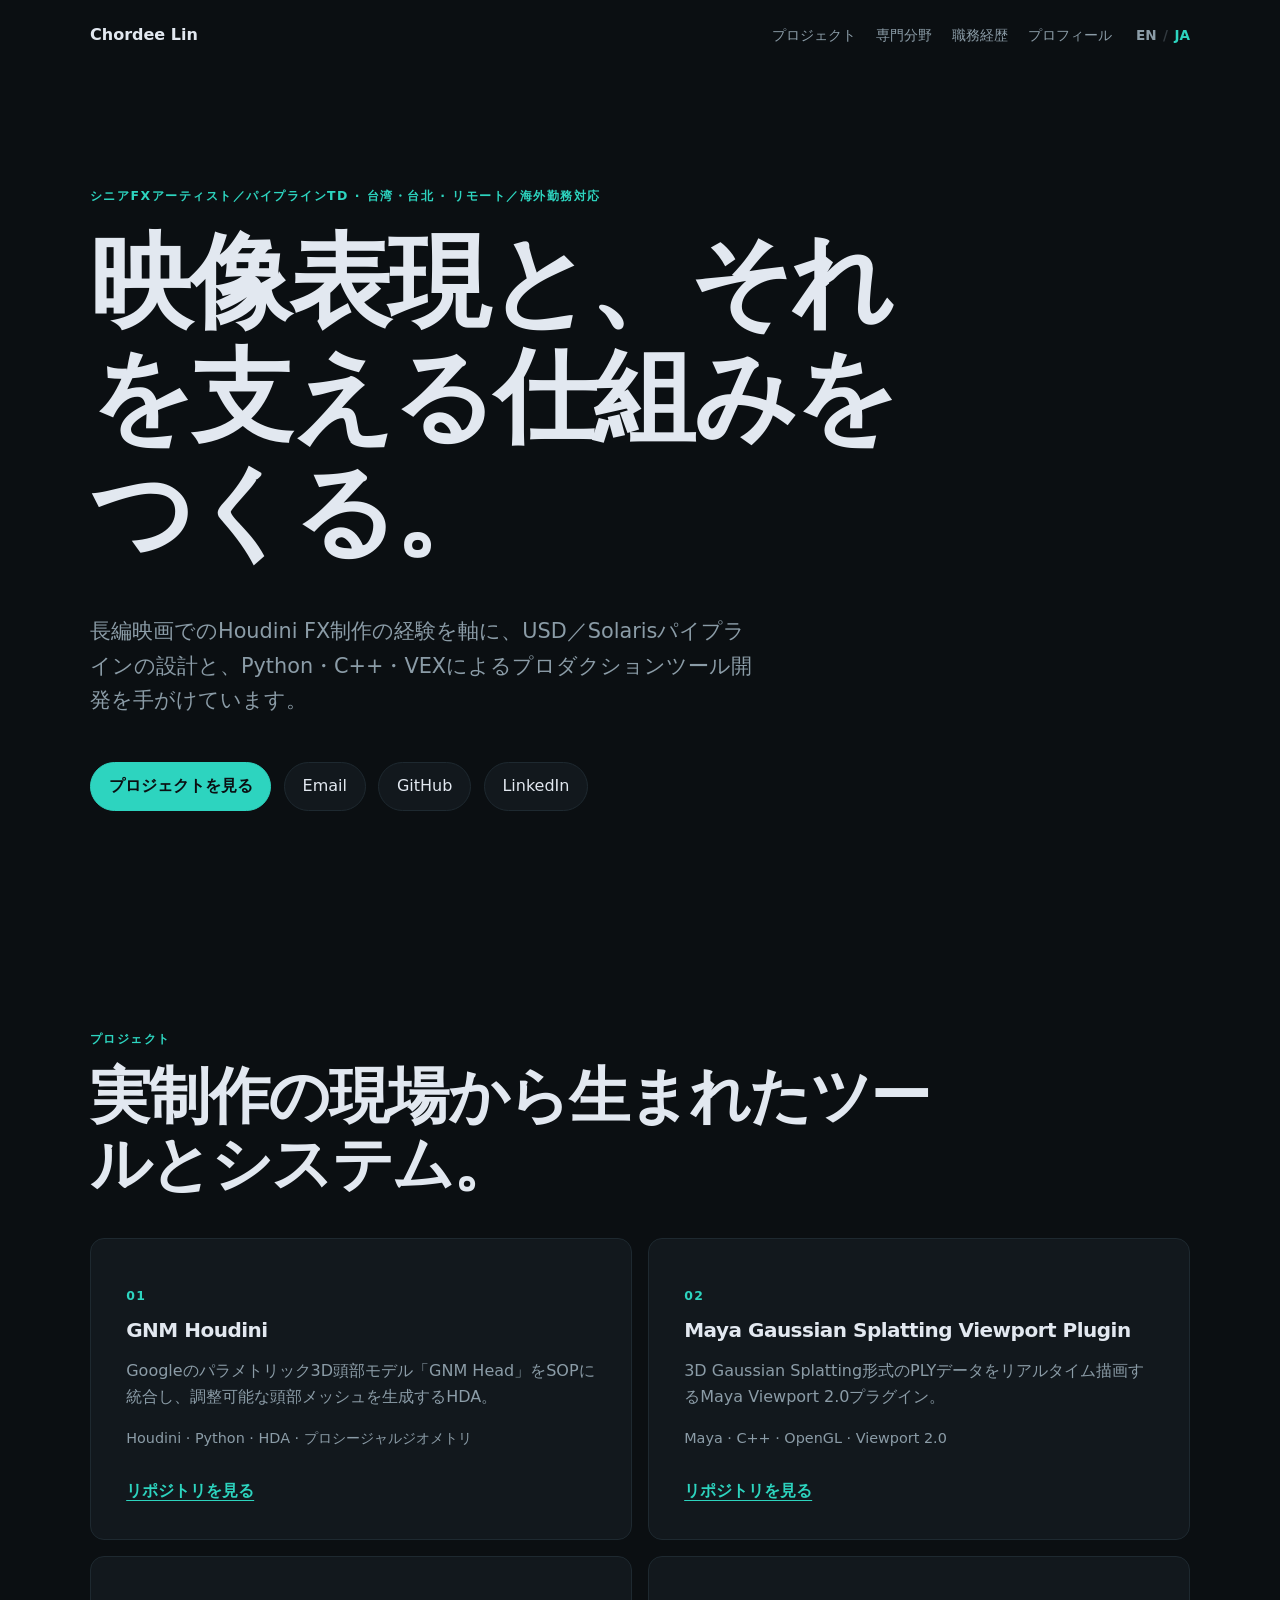
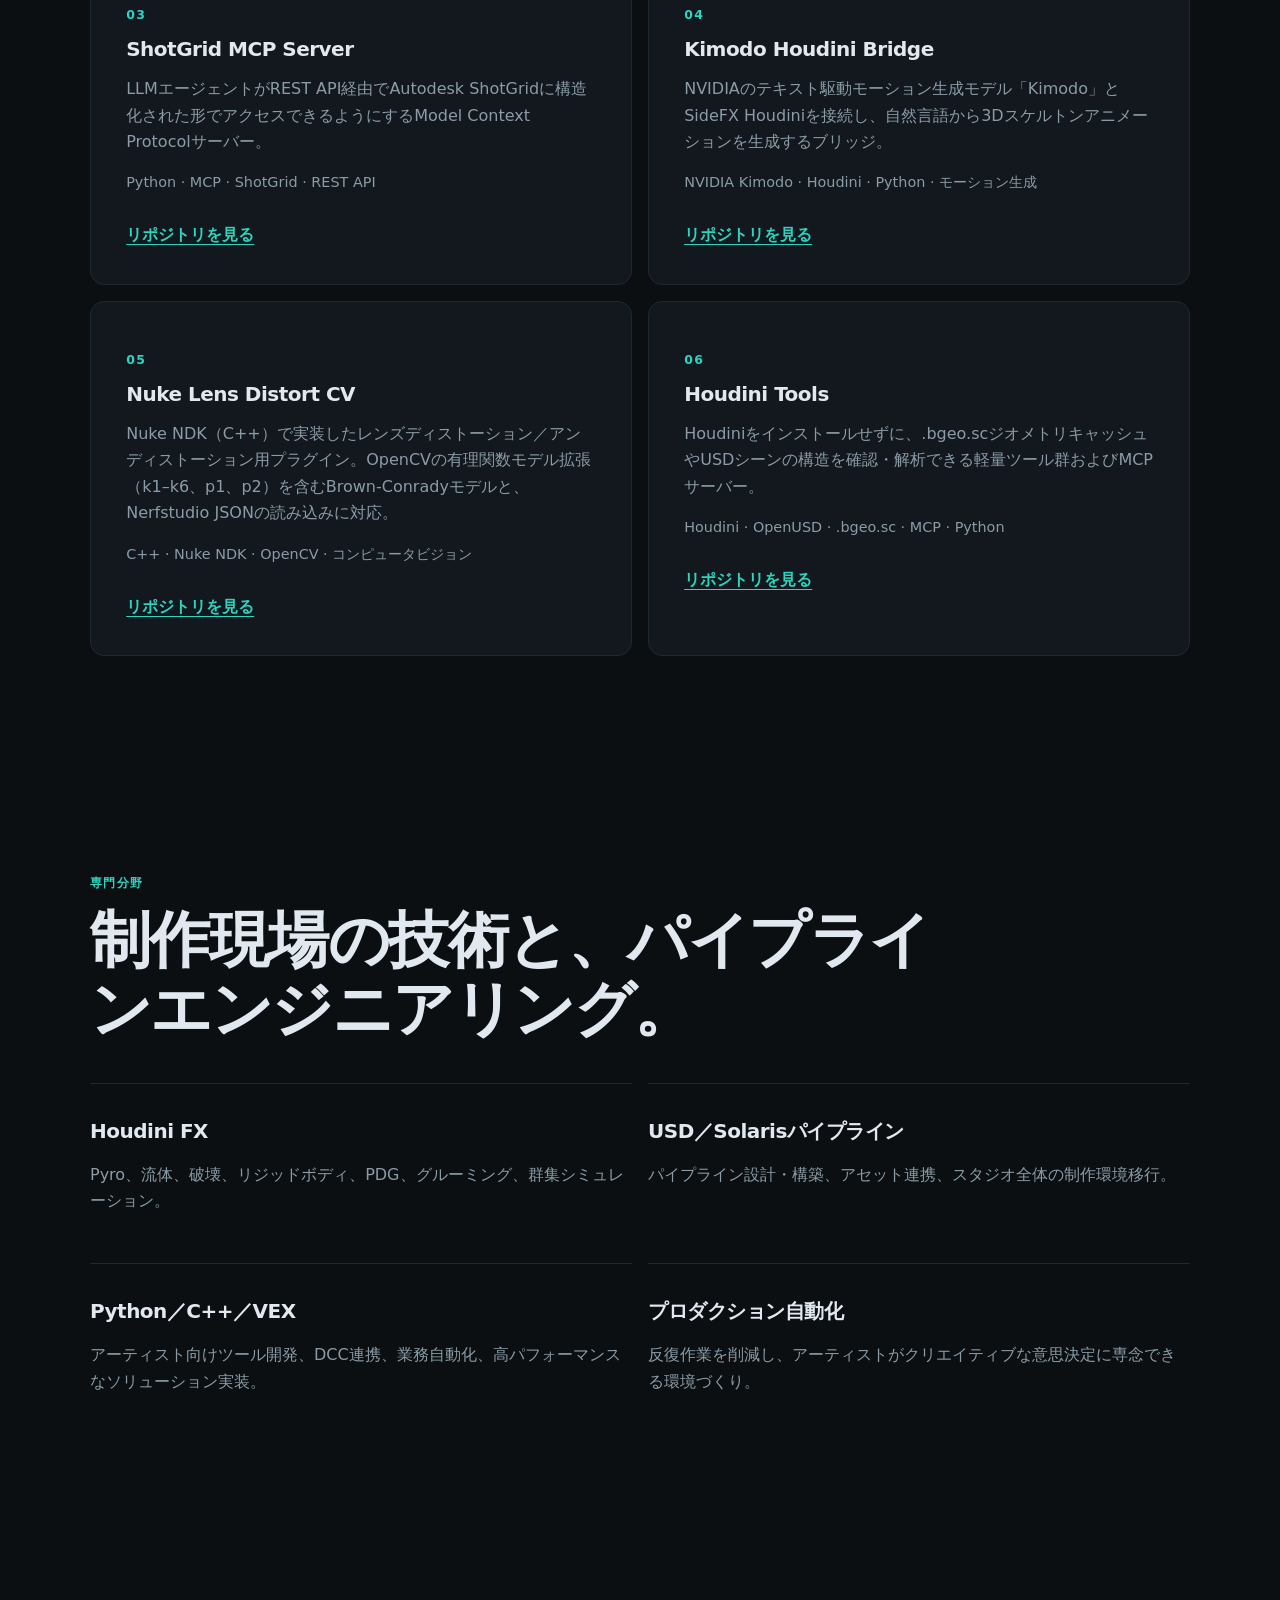
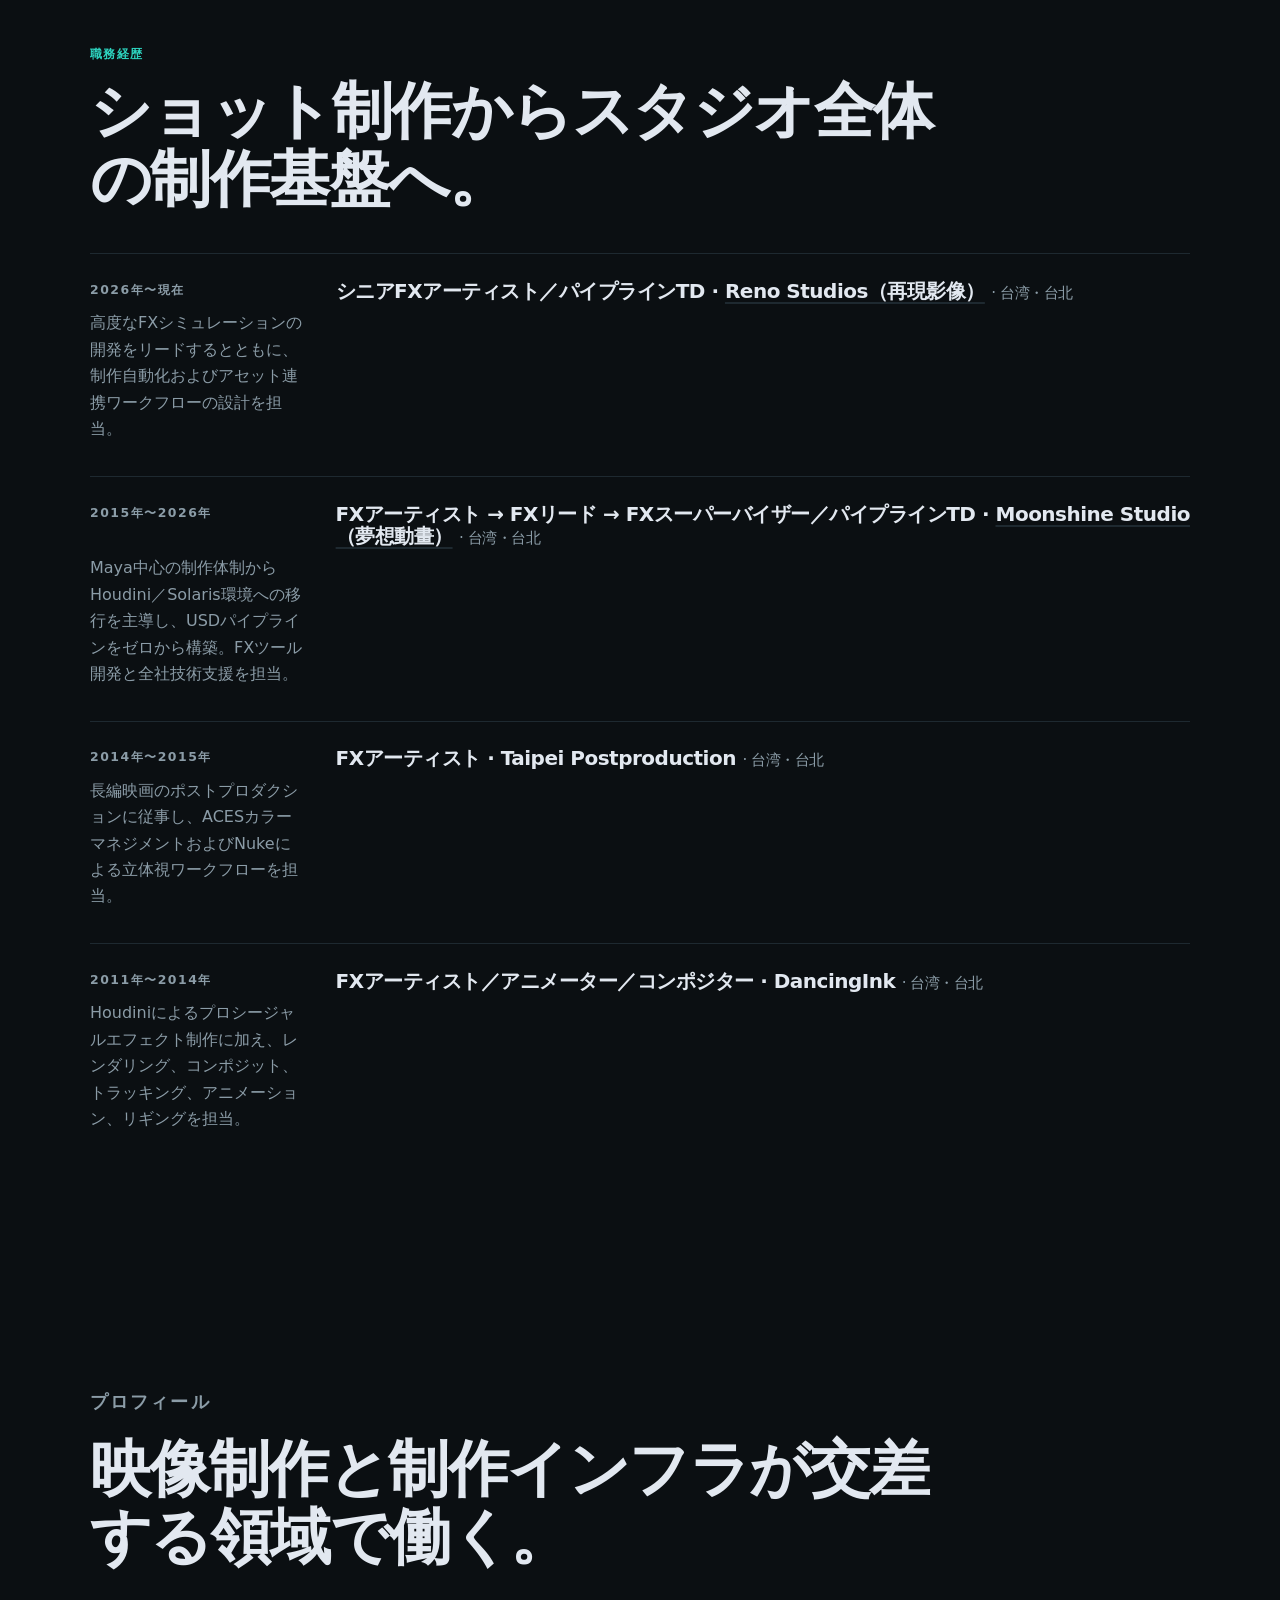
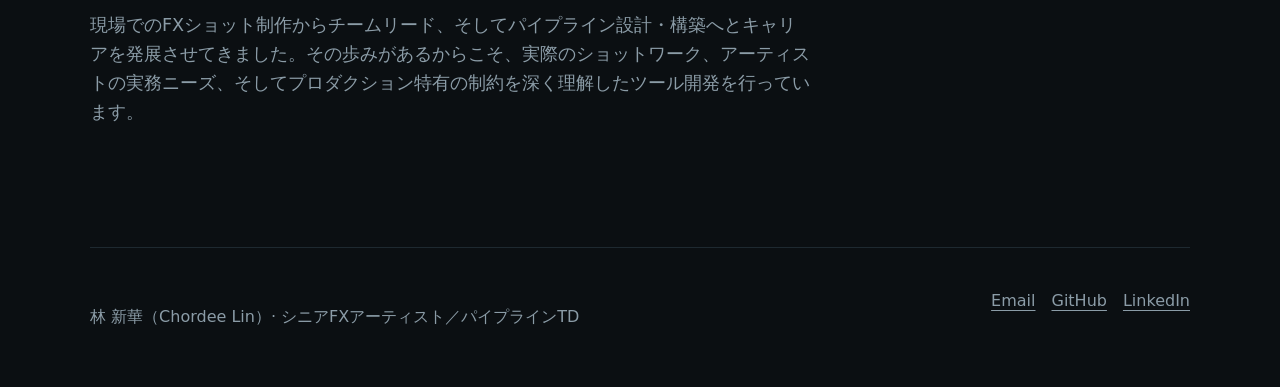
==== commit 41994062: "Add anti-harvesting contact email to site" ====
--- a/ja/index.html
+++ b/ja/index.html
@@ -38,6 +38,7 @@
       <p class="hero-summary">長編映画でのHoudini FX制作の経験を軸に、USD／Solarisパイプラインの設計と、Python・C++・VEXによるプロダクションツール開発を手がけています。</p>
       <div class="hero-actions">
         <a class="button button-primary" href="#work">プロジェクトを見る</a>
+        <a class="button" data-user="chordee" data-domain="gmail.com" href="#" aria-label="Email: chordee [at] gmail.com">Email</a>
         <a class="button external-link" href="https://github.com/chordee" target="_blank" rel="noreferrer">GitHub</a>
         <a class="button external-link" href="https://www.linkedin.com/in/chordee/?locale=ja-JP" target="_blank" rel="noreferrer">LinkedIn</a>
       </div>
@@ -123,7 +124,7 @@
 
   <footer>
     <p>林 新華（Chordee Lin）· シニアFXアーティスト／パイプラインTD</p>
-    <div><a href="https://github.com/chordee" target="_blank" rel="noreferrer">GitHub</a><a href="https://www.linkedin.com/in/chordee/?locale=ja-JP" target="_blank" rel="noreferrer">LinkedIn</a></div>
+    <div><a data-user="chordee" data-domain="gmail.com" href="#" aria-label="Email: chordee [at] gmail.com">Email</a><a href="https://github.com/chordee" target="_blank" rel="noreferrer">GitHub</a><a href="https://www.linkedin.com/in/chordee/?locale=ja-JP" target="_blank" rel="noreferrer">LinkedIn</a></div>
   </footer>
 </body>
 </html>
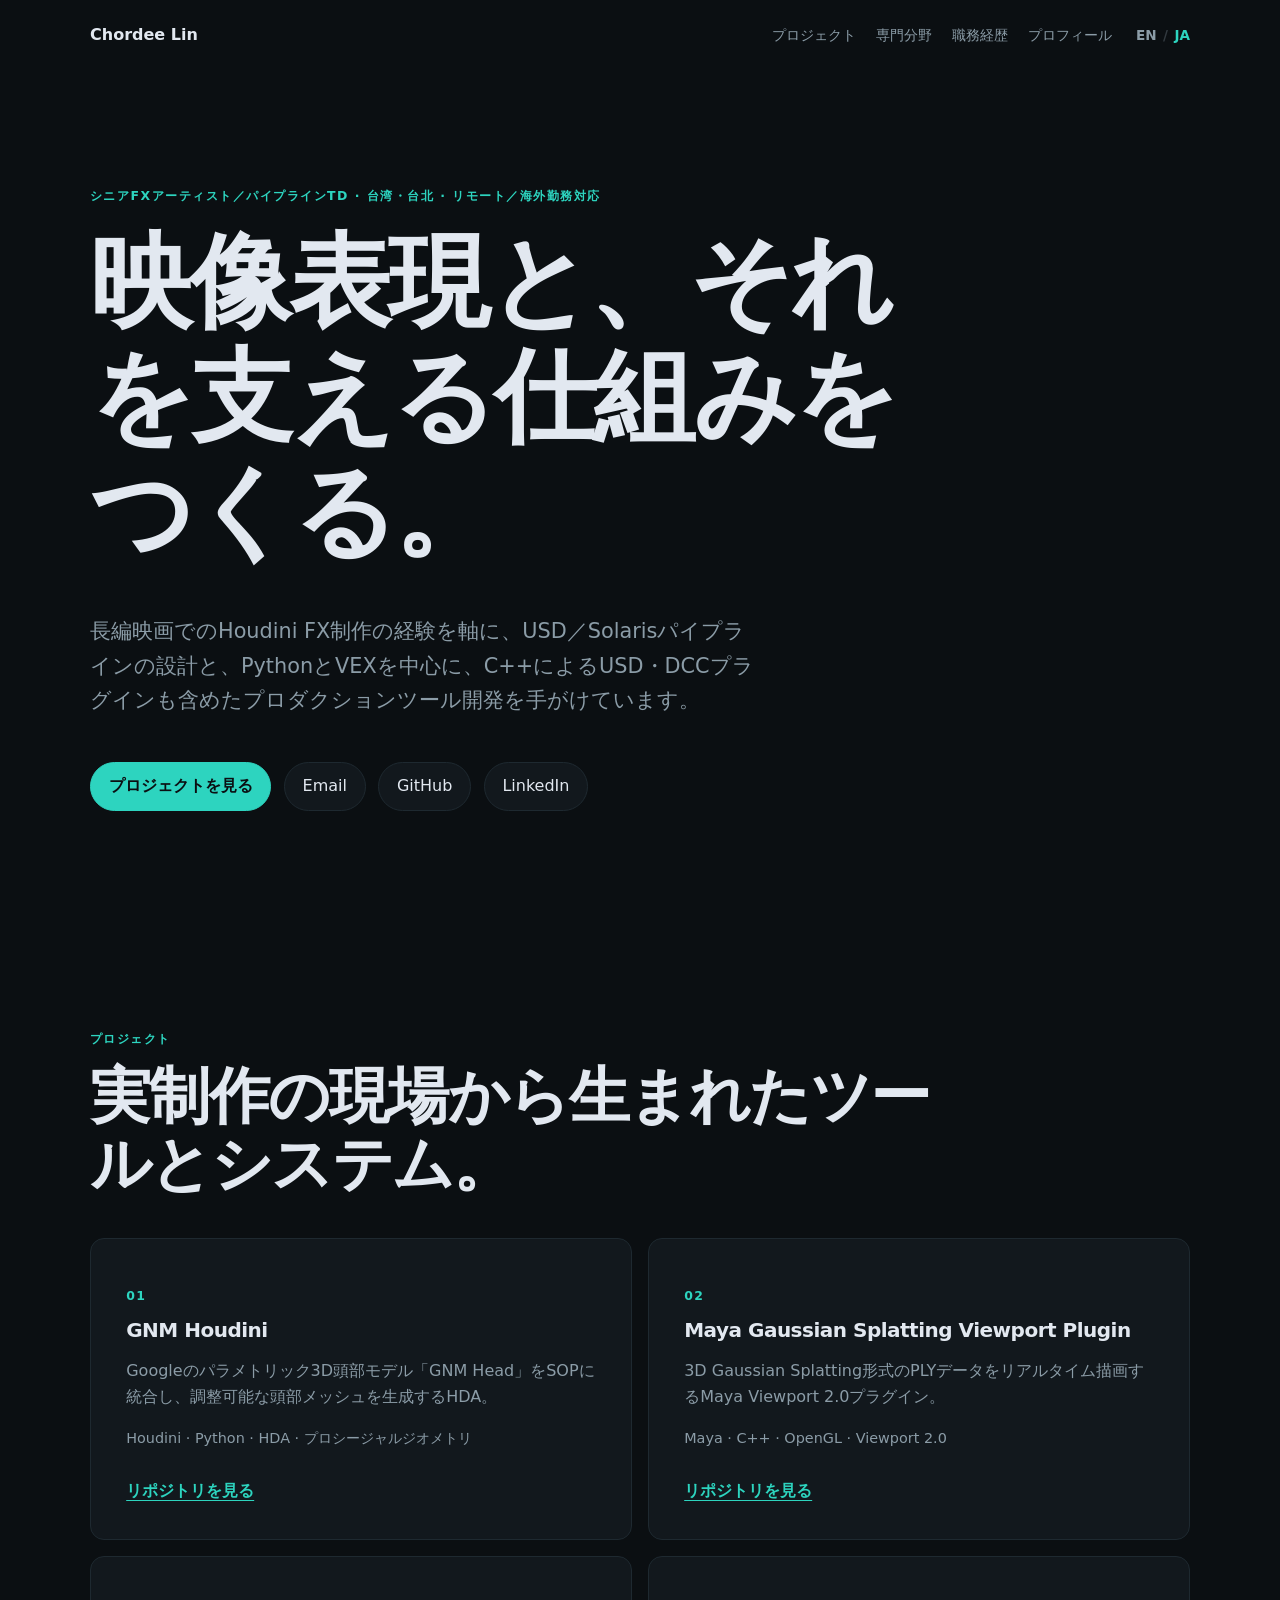
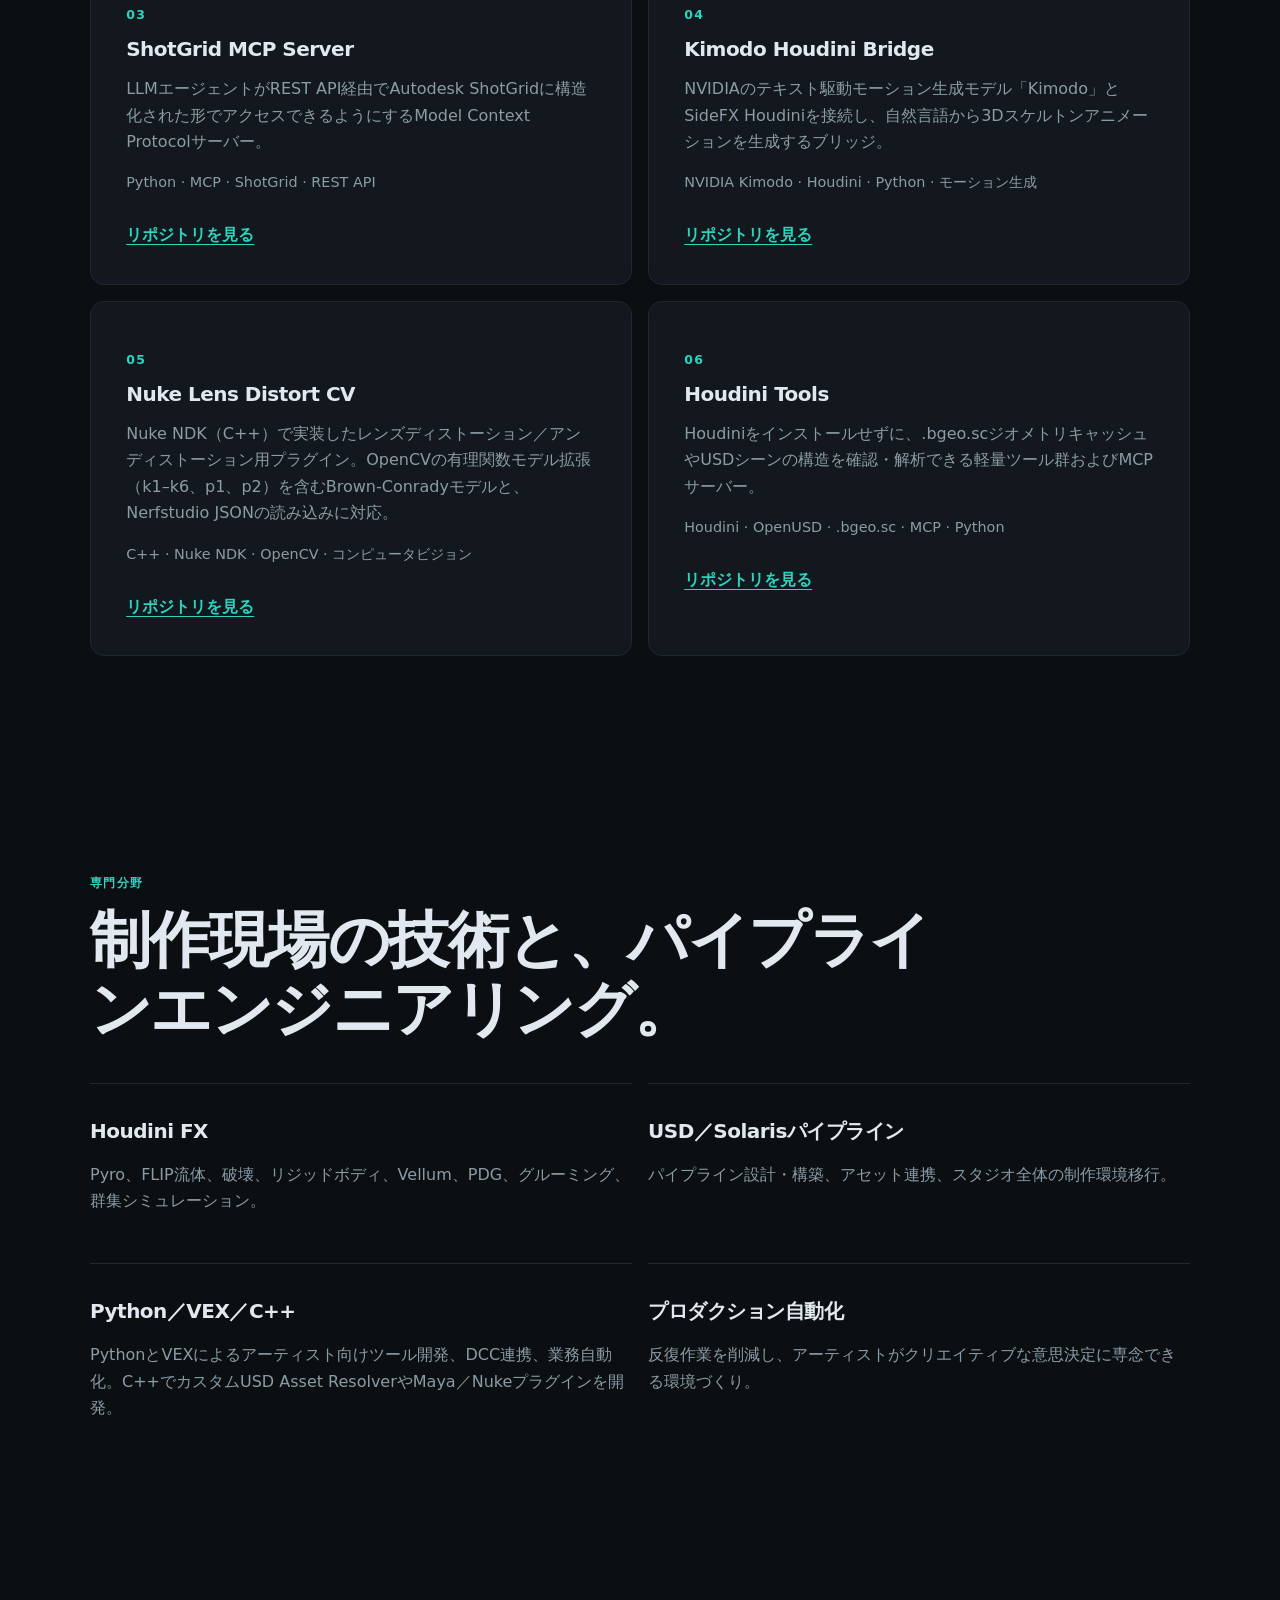
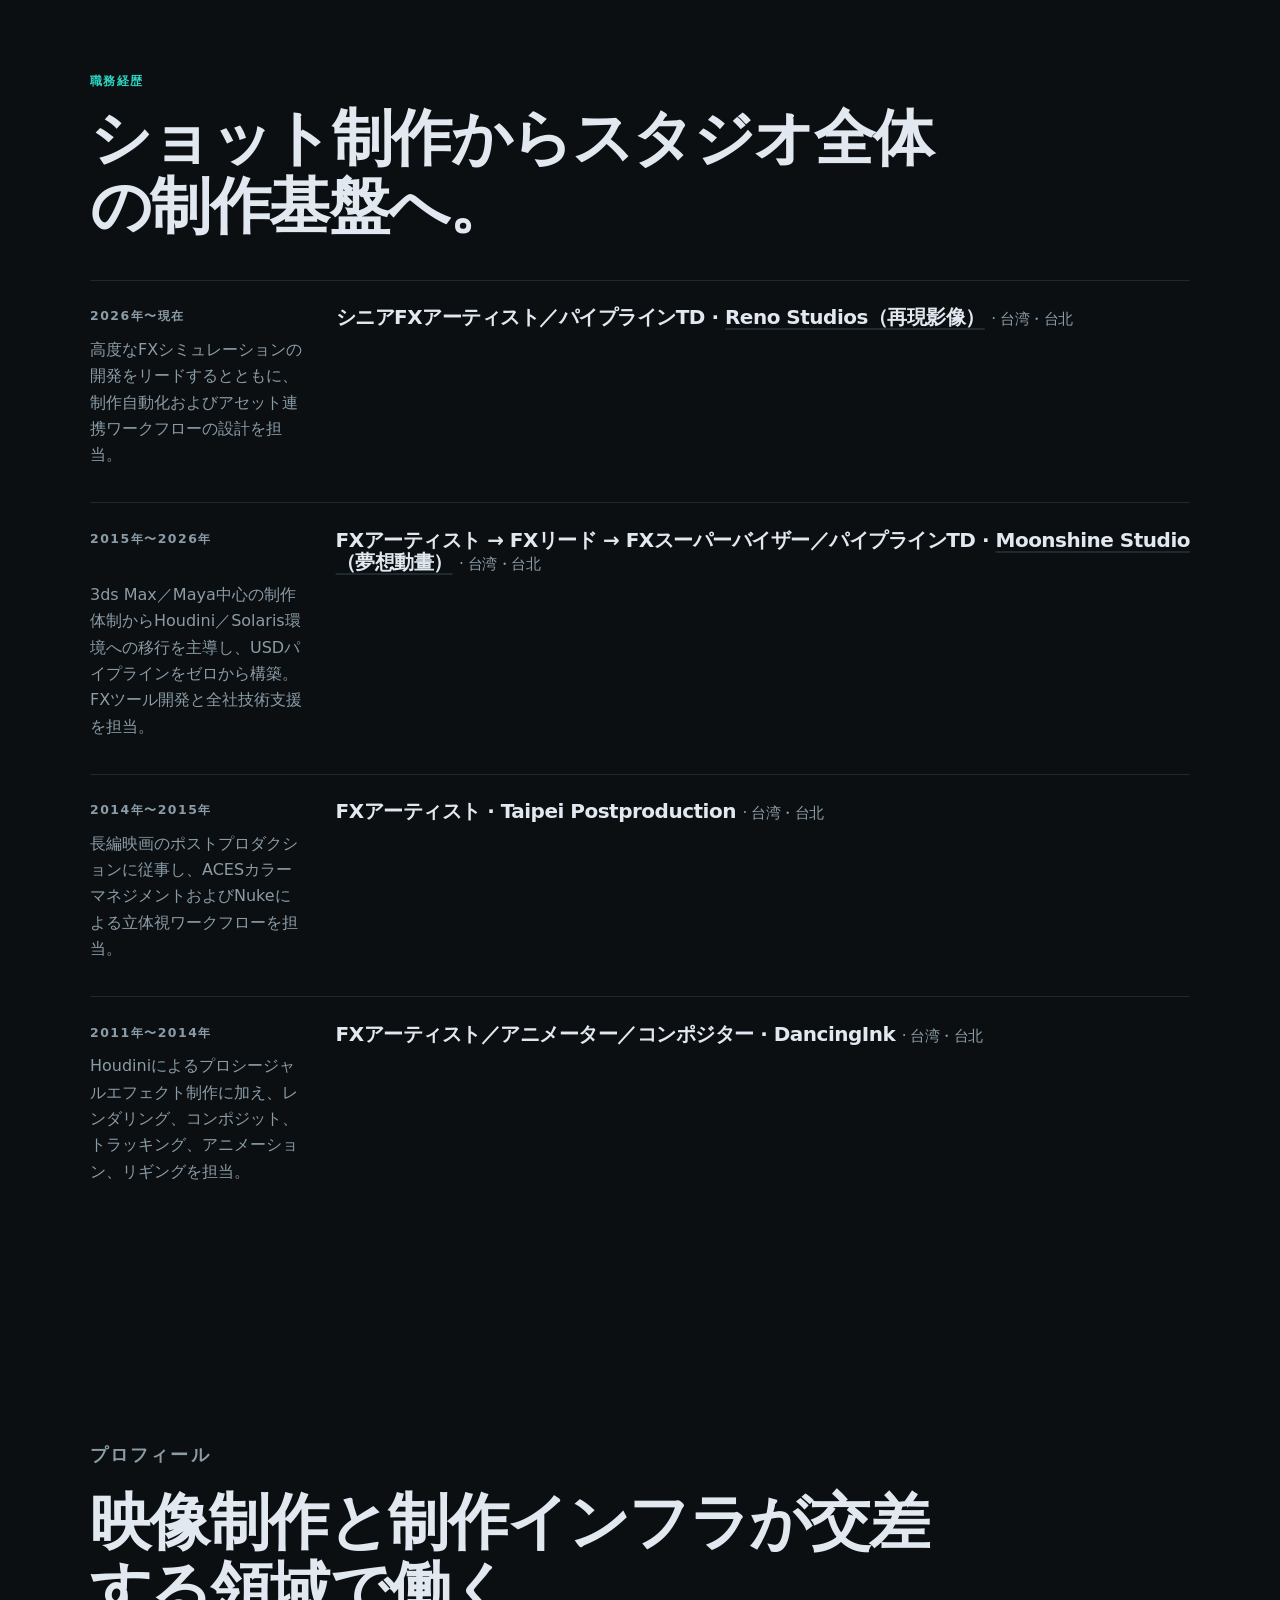
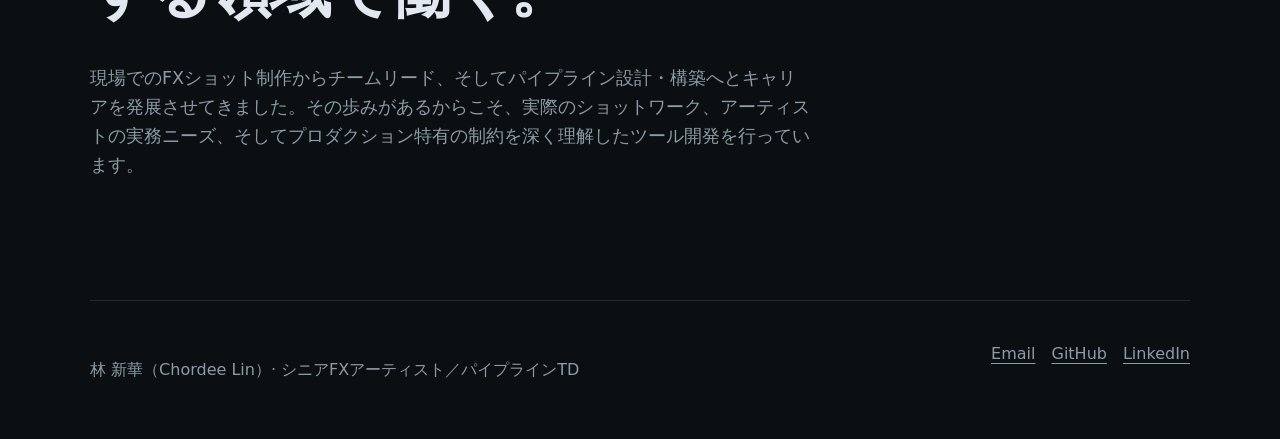
==== commit 7f602999: "Align site copy with verified skills and production scope" ====
--- a/ja/index.html
+++ b/ja/index.html
@@ -3,9 +3,9 @@
 <head>
   <meta charset="utf-8">
   <meta name="viewport" content="width=device-width, initial-scale=1">
-  <meta name="description" content="林 新華（Chordee Lin）は、Houdini、USD、Solaris、Python、C++、VEXを専門とするシニアFXアーティスト兼パイプラインTDです。長編映画のVFX制作とパイプライン基盤の構築を手がけています。">
+  <meta name="description" content="林 新華（Chordee Lin）は、Houdini、USD、Solaris、Python、VEXを専門とし、C++によるUSD・DCCプラグイン開発も手がけるシニアFXアーティスト兼パイプラインTDです。長編映画のVFX制作とパイプライン基盤の構築を手がけています。">
   <meta property="og:title" content="林 新華（Chordee Lin）— シニアFXアーティスト／パイプラインTD">
-  <meta property="og:description" content="Houdini FX、USD／Solarisパイプライン、Python／C++／VEXツール開発を専門とするシニアFXアーティスト兼パイプラインTDのポートフォリオ。">
+  <meta property="og:description" content="Houdini FX、USD／Solarisパイプライン、Python／VEXツール開発（C++によるプラグイン開発を含む）を専門とするシニアFXアーティスト兼パイプラインTDのポートフォリオ。">
   <meta property="og:type" content="website">
   <title>林 新華（Chordee Lin）— シニアFXアーティスト／パイプラインTD</title>
   <link rel="icon" href="data:image/svg+xml,<svg xmlns=%22http://www.w3.org/2000/svg%22 viewBox=%220 0 100 100%22><circle cx=%2250%22 cy=%2250%22 r=%2248%22 fill=%22%230b0f12%22 stroke=%22%232dd4bf%22 stroke-width=%224%22/><text x=%2250%22 y=%2264%22 font-size=%2246%22 font-weight=%22bold%22 fill=%22%232dd4bf%22 text-anchor=%22middle%22 font-family=%22sans-serif%22>C</text></svg>">
@@ -35,7 +35,7 @@
     <section class="hero" id="top" aria-labelledby="hero-title">
       <p class="eyebrow">シニアFXアーティスト／パイプラインTD · 台湾・台北 · リモート／海外勤務対応</p>
       <h1 id="hero-title">映像表現と、それを支える仕組みをつくる。</h1>
-      <p class="hero-summary">長編映画でのHoudini FX制作の経験を軸に、USD／Solarisパイプラインの設計と、Python・C++・VEXによるプロダクションツール開発を手がけています。</p>
+      <p class="hero-summary">長編映画でのHoudini FX制作の経験を軸に、USD／Solarisパイプラインの設計と、PythonとVEXを中心に、C++によるUSD・DCCプラグインも含めたプロダクションツール開発を手がけています。</p>
       <div class="hero-actions">
         <a class="button button-primary" href="#work">プロジェクトを見る</a>
         <a class="button" data-user="chordee" data-domain="gmail.com" href="#" aria-label="Email: chordee [at] gmail.com">Email</a>
@@ -97,9 +97,9 @@
       <p class="section-label">専門分野</p>
       <h2 id="expertise-title">制作現場の技術と、パイプラインエンジニアリング。</h2>
       <div class="expertise-grid">
-        <article><h3>Houdini FX</h3><p>Pyro、流体、破壊、リジッドボディ、PDG、グルーミング、群集シミュレーション。</p></article>
+        <article><h3>Houdini FX</h3><p>Pyro、FLIP流体、破壊、リジッドボディ、Vellum、PDG、グルーミング、群集シミュレーション。</p></article>
         <article><h3>USD／Solarisパイプライン</h3><p>パイプライン設計・構築、アセット連携、スタジオ全体の制作環境移行。</p></article>
-        <article><h3>Python／C++／VEX</h3><p>アーティスト向けツール開発、DCC連携、業務自動化、高パフォーマンスなソリューション実装。</p></article>
+        <article><h3>Python／VEX／C++</h3><p>PythonとVEXによるアーティスト向けツール開発、DCC連携、業務自動化。C++でカスタムUSD Asset ResolverやMaya／Nukeプラグインを開発。</p></article>
         <article><h3>プロダクション自動化</h3><p>反復作業を削減し、アーティストがクリエイティブな意思決定に専念できる環境づくり。</p></article>
       </div>
     </section>
@@ -109,7 +109,7 @@
       <h2 id="experience-title">ショット制作からスタジオ全体の制作基盤へ。</h2>
       <ol class="timeline">
         <li><p class="timeline-date">2026年〜現在</p><h3>シニアFXアーティスト／パイプラインTD · <a class="company-link" href="https://reno-studios.com/" target="_blank" rel="noreferrer">Reno Studios（再現影像）</a> <span class="timeline-location">· 台湾・台北</span></h3><p>高度なFXシミュレーションの開発をリードするとともに、制作自動化およびアセット連携ワークフローの設計を担当。</p></li>
-        <li><p class="timeline-date">2015年〜2026年</p><h3>FXアーティスト → FXリード → FXスーパーバイザー／パイプラインTD · <a class="company-link" href="https://moonshine.tw/" target="_blank" rel="noreferrer">Moonshine Studio（夢想動畫）</a> <span class="timeline-location">· 台湾・台北</span></h3><p>Maya中心の制作体制からHoudini／Solaris環境への移行を主導し、USDパイプラインをゼロから構築。FXツール開発と全社技術支援を担当。</p></li>
+        <li><p class="timeline-date">2015年〜2026年</p><h3>FXアーティスト → FXリード → FXスーパーバイザー／パイプラインTD · <a class="company-link" href="https://moonshine.tw/" target="_blank" rel="noreferrer">Moonshine Studio（夢想動畫）</a> <span class="timeline-location">· 台湾・台北</span></h3><p>3ds Max／Maya中心の制作体制からHoudini／Solaris環境への移行を主導し、USDパイプラインをゼロから構築。FXツール開発と全社技術支援を担当。</p></li>
         <li><p class="timeline-date">2014年〜2015年</p><h3>FXアーティスト · Taipei Postproduction <span class="timeline-location">· 台湾・台北</span></h3><p>長編映画のポストプロダクションに従事し、ACESカラーマネジメントおよびNukeによる立体視ワークフローを担当。</p></li>
         <li><p class="timeline-date">2011年〜2014年</p><h3>FXアーティスト／アニメーター／コンポジター · DancingInk <span class="timeline-location">· 台湾・台北</span></h3><p>Houdiniによるプロシージャルエフェクト制作に加え、レンダリング、コンポジット、トラッキング、アニメーション、リギングを担当。</p></li>
       </ol>
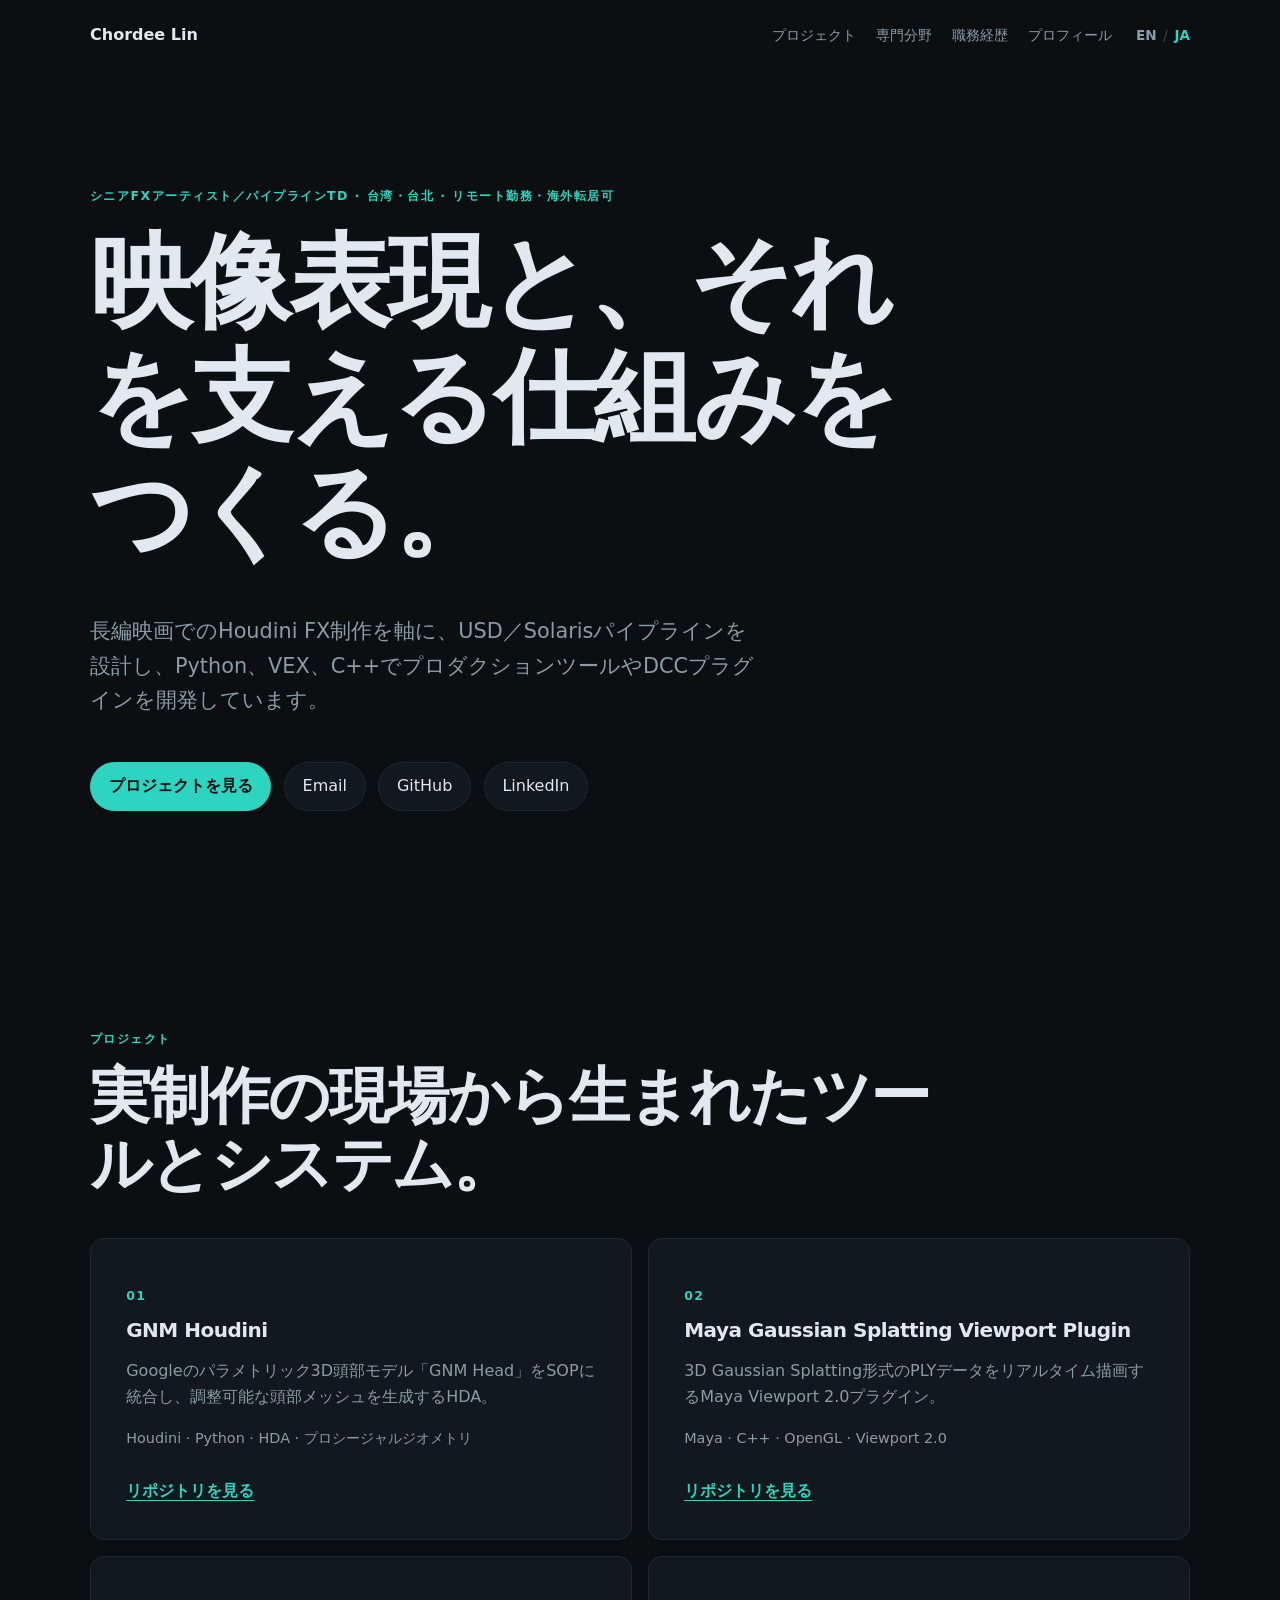
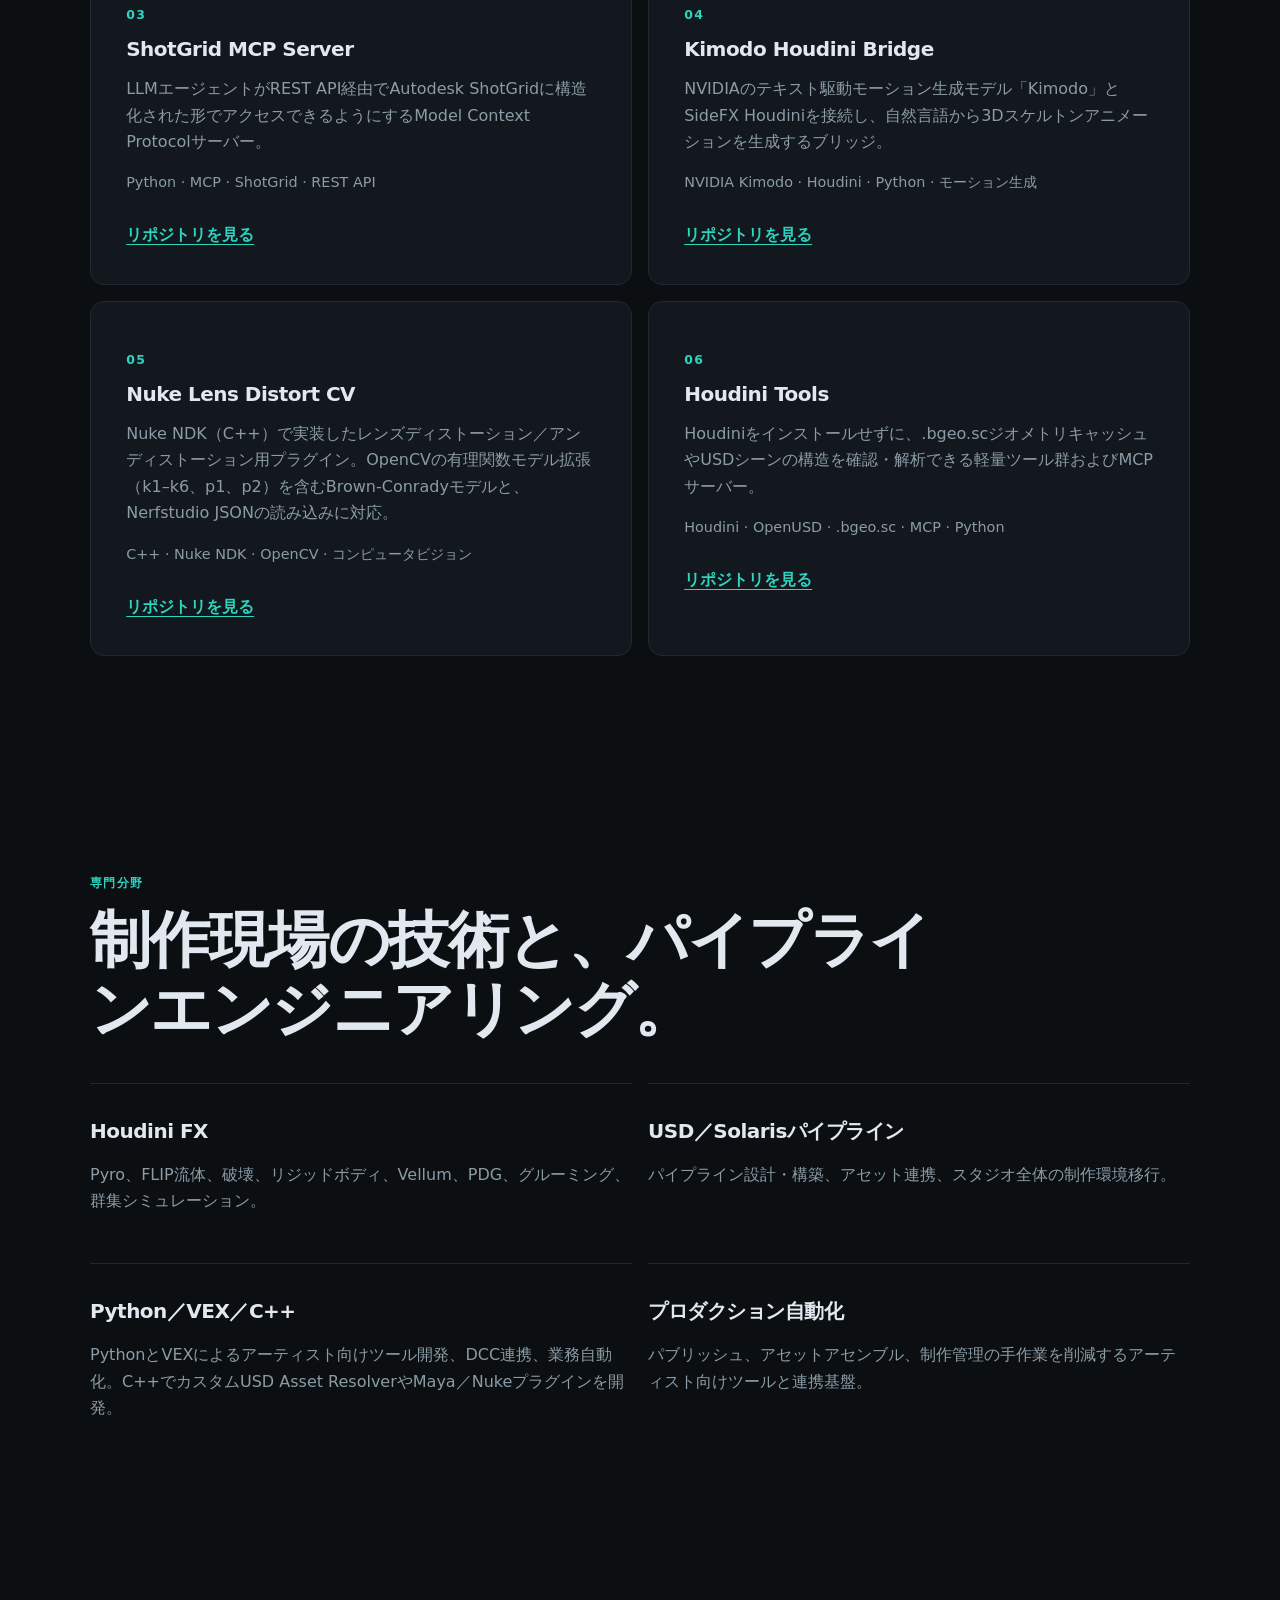
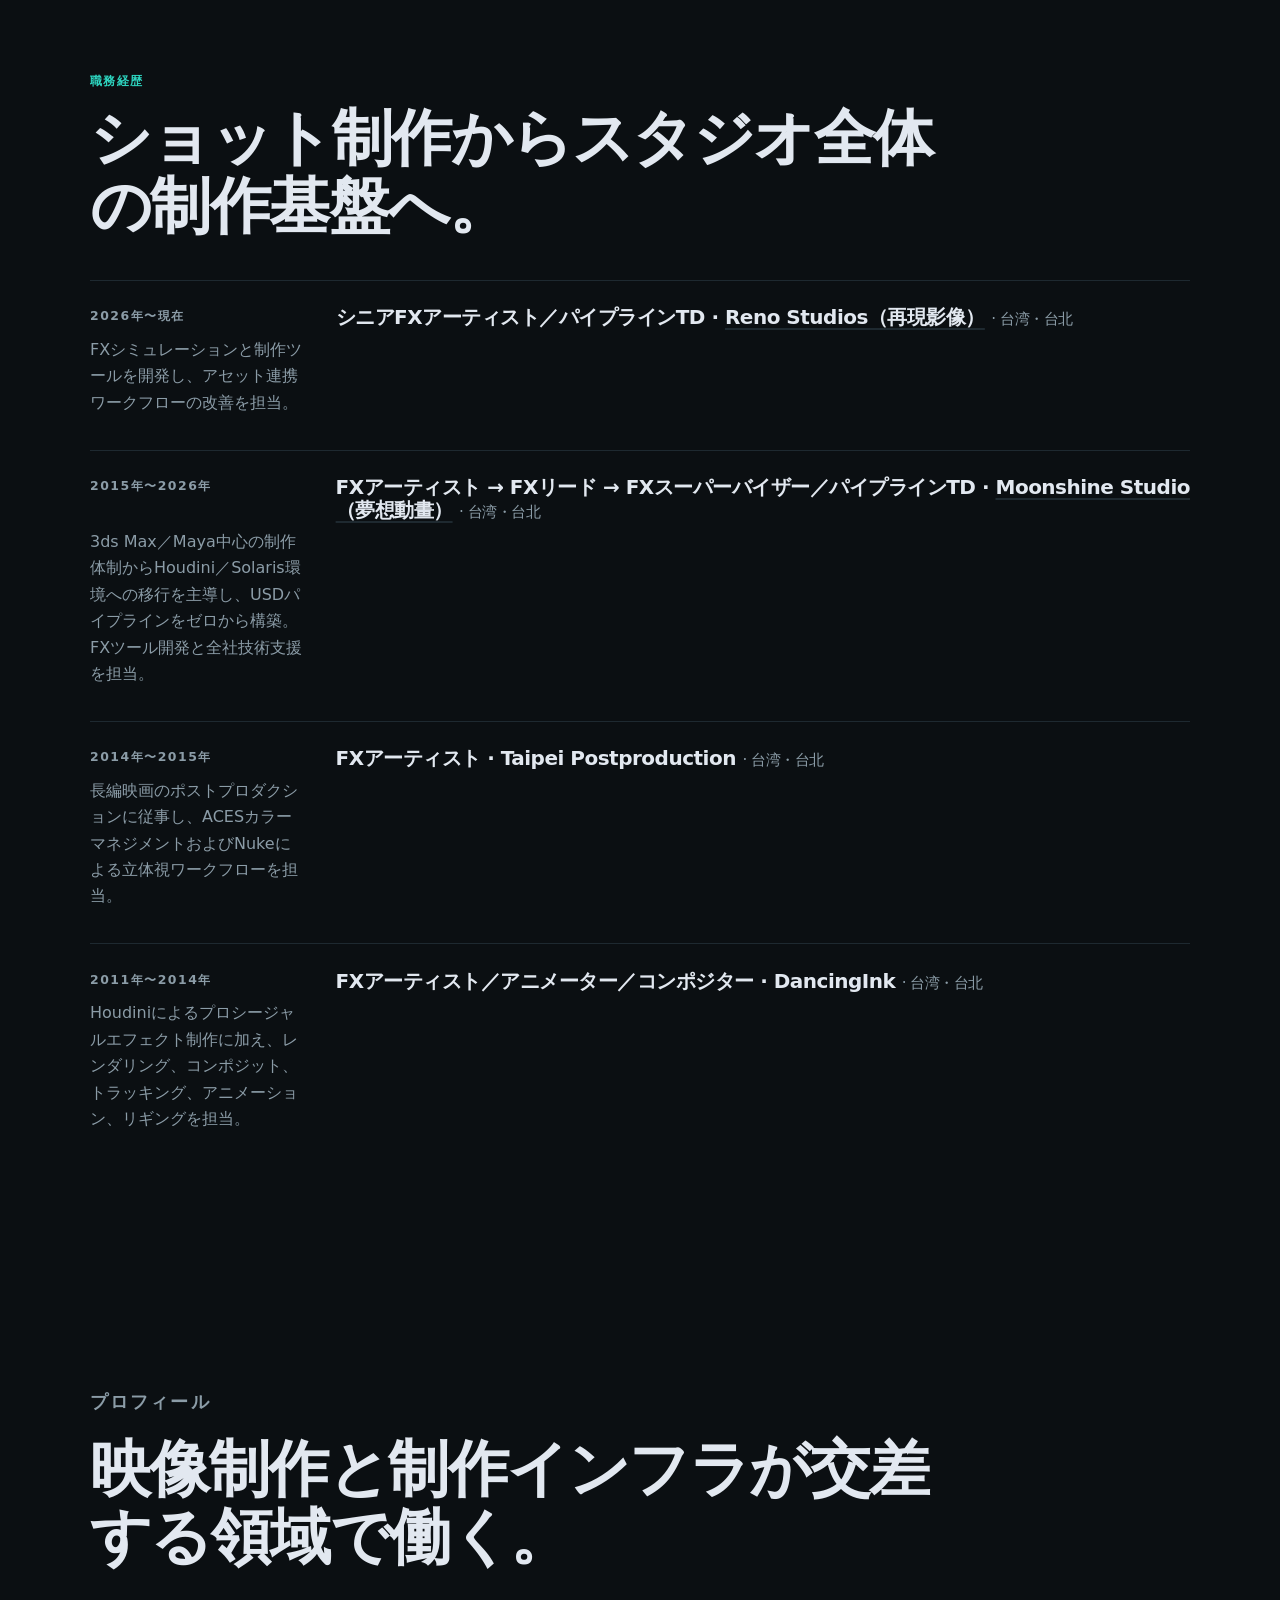
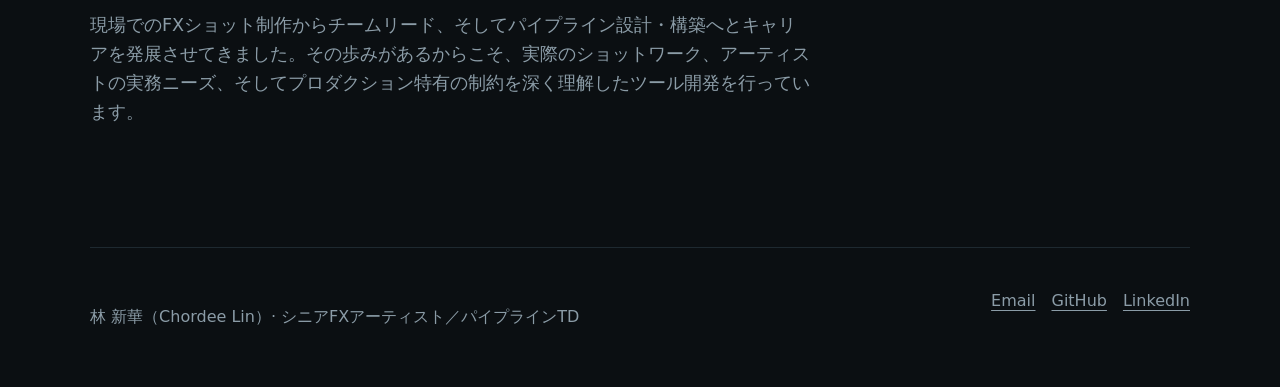
==== commit a124fc40: "Refine site copy: production automation and Reno Studios scope" ====
--- a/ja/index.html
+++ b/ja/index.html
@@ -33,9 +33,9 @@
 
   <main id="main">
     <section class="hero" id="top" aria-labelledby="hero-title">
-      <p class="eyebrow">シニアFXアーティスト／パイプラインTD · 台湾・台北 · リモート／海外勤務対応</p>
+      <p class="eyebrow">シニアFXアーティスト／パイプラインTD · 台湾・台北 · リモート勤務・海外転居可</p>
       <h1 id="hero-title">映像表現と、それを支える仕組みをつくる。</h1>
-      <p class="hero-summary">長編映画でのHoudini FX制作の経験を軸に、USD／Solarisパイプラインの設計と、PythonとVEXを中心に、C++によるUSD・DCCプラグインも含めたプロダクションツール開発を手がけています。</p>
+      <p class="hero-summary">長編映画でのHoudini FX制作を軸に、USD／Solarisパイプラインを設計し、Python、VEX、C++でプロダクションツールやDCCプラグインを開発しています。</p>
       <div class="hero-actions">
         <a class="button button-primary" href="#work">プロジェクトを見る</a>
         <a class="button" data-user="chordee" data-domain="gmail.com" href="#" aria-label="Email: chordee [at] gmail.com">Email</a>
@@ -100,7 +100,7 @@
         <article><h3>Houdini FX</h3><p>Pyro、FLIP流体、破壊、リジッドボディ、Vellum、PDG、グルーミング、群集シミュレーション。</p></article>
         <article><h3>USD／Solarisパイプライン</h3><p>パイプライン設計・構築、アセット連携、スタジオ全体の制作環境移行。</p></article>
         <article><h3>Python／VEX／C++</h3><p>PythonとVEXによるアーティスト向けツール開発、DCC連携、業務自動化。C++でカスタムUSD Asset ResolverやMaya／Nukeプラグインを開発。</p></article>
-        <article><h3>プロダクション自動化</h3><p>反復作業を削減し、アーティストがクリエイティブな意思決定に専念できる環境づくり。</p></article>
+        <article><h3>プロダクション自動化</h3><p>パブリッシュ、アセットアセンブル、制作管理の手作業を削減するアーティスト向けツールと連携基盤。</p></article>
       </div>
     </section>
 
@@ -108,7 +108,7 @@
       <p class="section-label">職務経歴</p>
       <h2 id="experience-title">ショット制作からスタジオ全体の制作基盤へ。</h2>
       <ol class="timeline">
-        <li><p class="timeline-date">2026年〜現在</p><h3>シニアFXアーティスト／パイプラインTD · <a class="company-link" href="https://reno-studios.com/" target="_blank" rel="noreferrer">Reno Studios（再現影像）</a> <span class="timeline-location">· 台湾・台北</span></h3><p>高度なFXシミュレーションの開発をリードするとともに、制作自動化およびアセット連携ワークフローの設計を担当。</p></li>
+        <li><p class="timeline-date">2026年〜現在</p><h3>シニアFXアーティスト／パイプラインTD · <a class="company-link" href="https://reno-studios.com/" target="_blank" rel="noreferrer">Reno Studios（再現影像）</a> <span class="timeline-location">· 台湾・台北</span></h3><p>FXシミュレーションと制作ツールを開発し、アセット連携ワークフローの改善を担当。</p></li>
         <li><p class="timeline-date">2015年〜2026年</p><h3>FXアーティスト → FXリード → FXスーパーバイザー／パイプラインTD · <a class="company-link" href="https://moonshine.tw/" target="_blank" rel="noreferrer">Moonshine Studio（夢想動畫）</a> <span class="timeline-location">· 台湾・台北</span></h3><p>3ds Max／Maya中心の制作体制からHoudini／Solaris環境への移行を主導し、USDパイプラインをゼロから構築。FXツール開発と全社技術支援を担当。</p></li>
         <li><p class="timeline-date">2014年〜2015年</p><h3>FXアーティスト · Taipei Postproduction <span class="timeline-location">· 台湾・台北</span></h3><p>長編映画のポストプロダクションに従事し、ACESカラーマネジメントおよびNukeによる立体視ワークフローを担当。</p></li>
         <li><p class="timeline-date">2011年〜2014年</p><h3>FXアーティスト／アニメーター／コンポジター · DancingInk <span class="timeline-location">· 台湾・台北</span></h3><p>Houdiniによるプロシージャルエフェクト制作に加え、レンダリング、コンポジット、トラッキング、アニメーション、リギングを担当。</p></li>
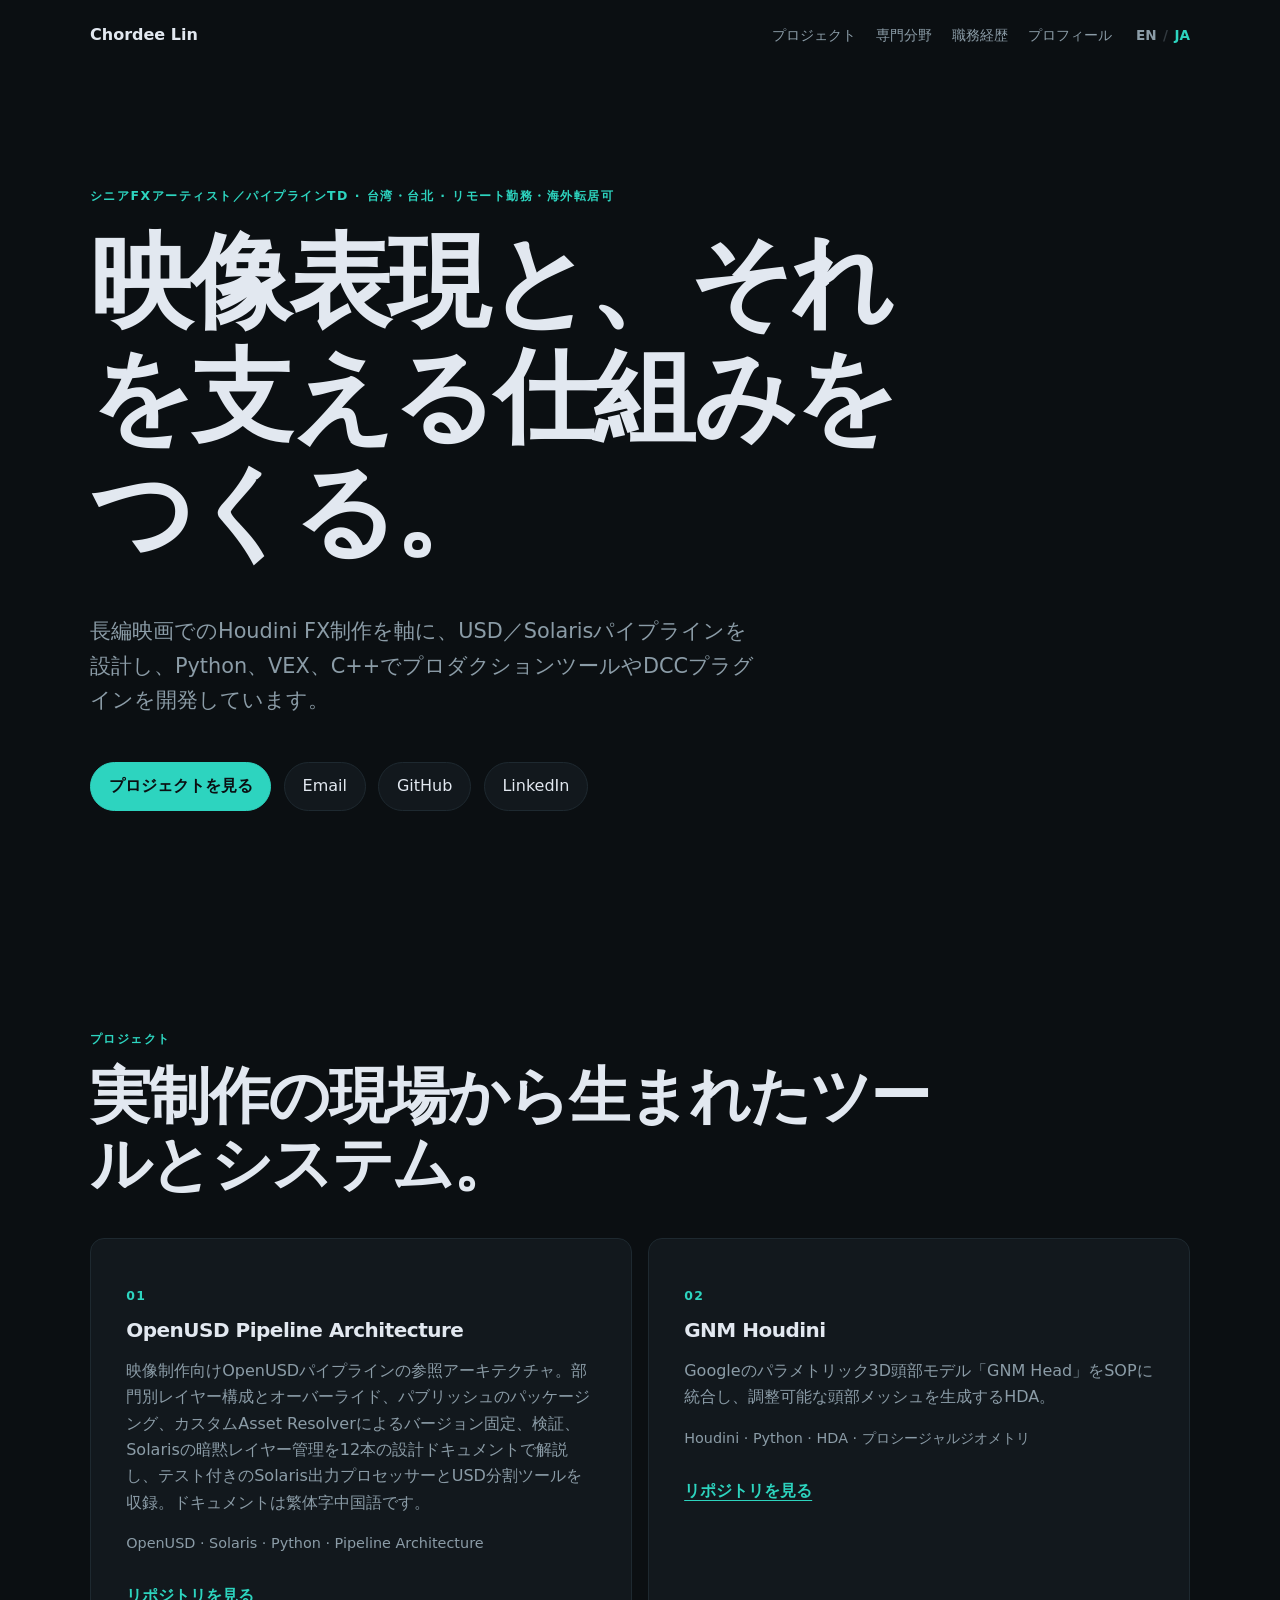
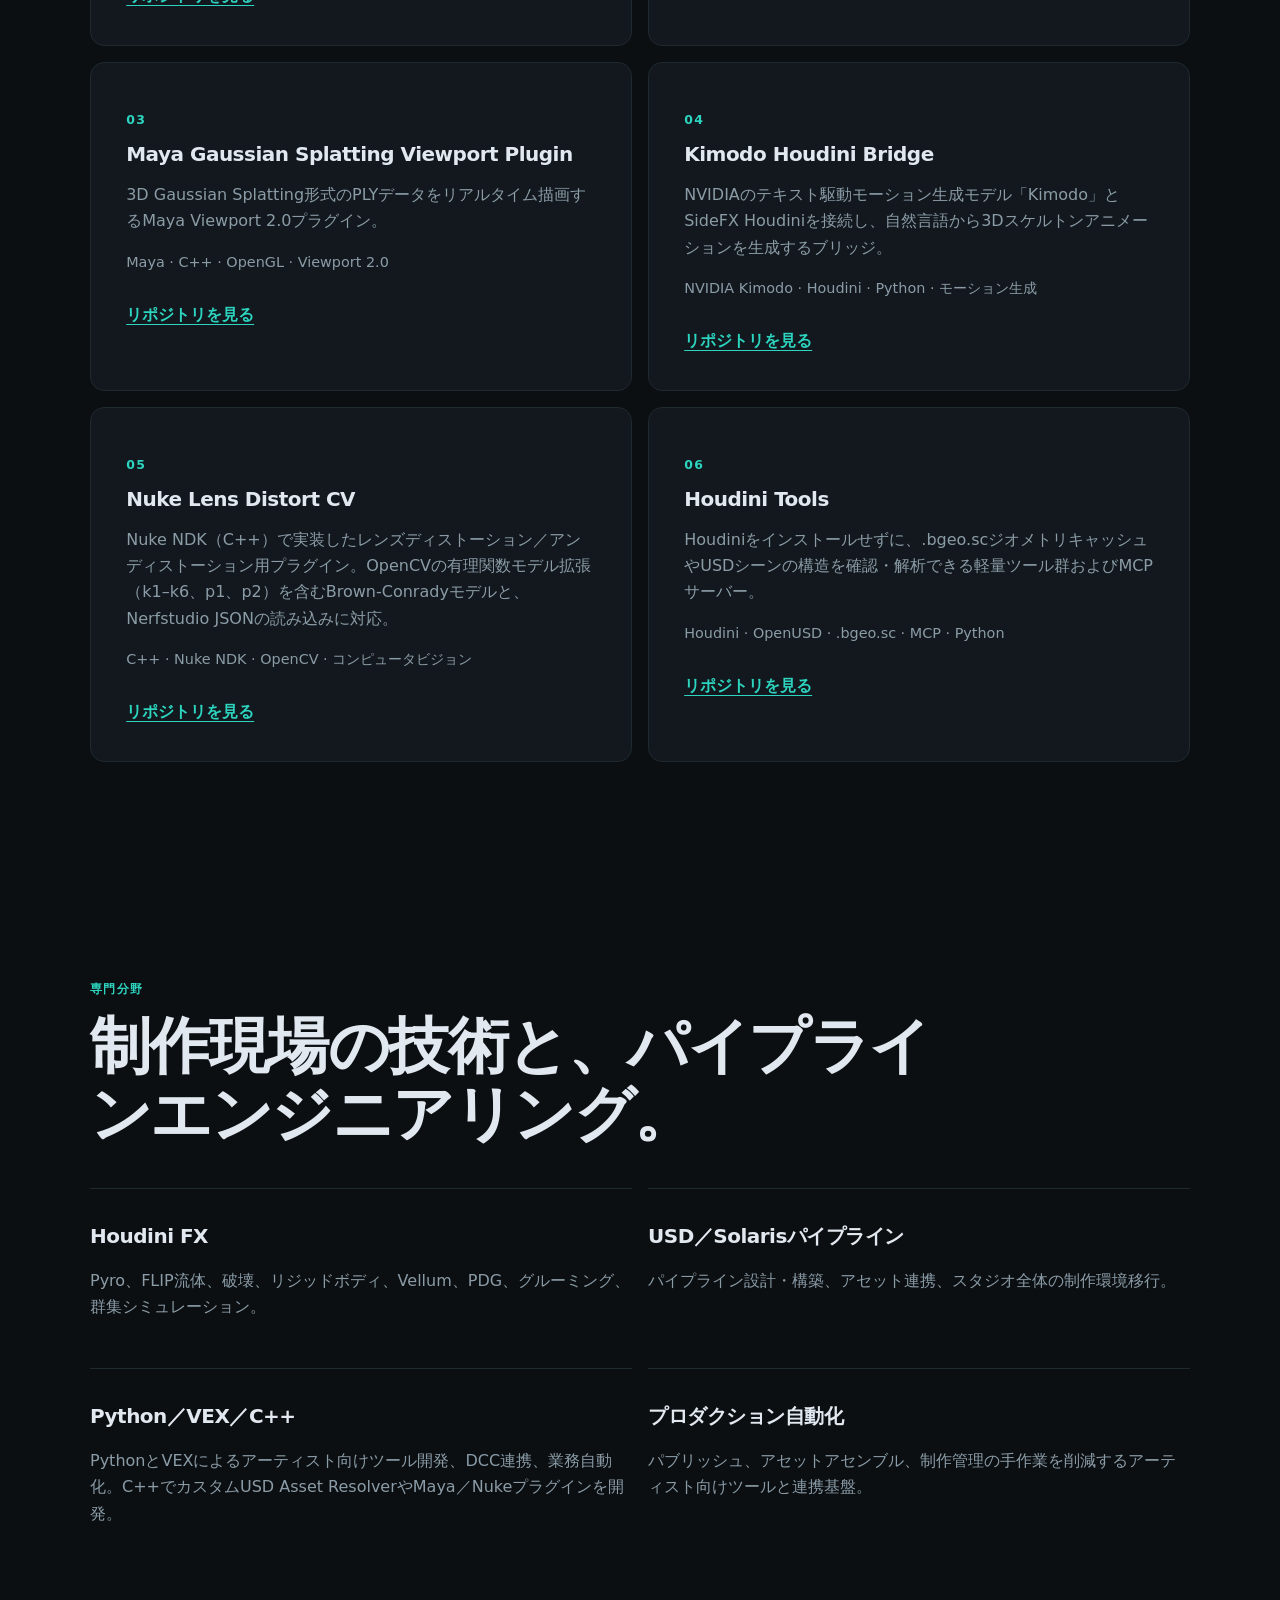
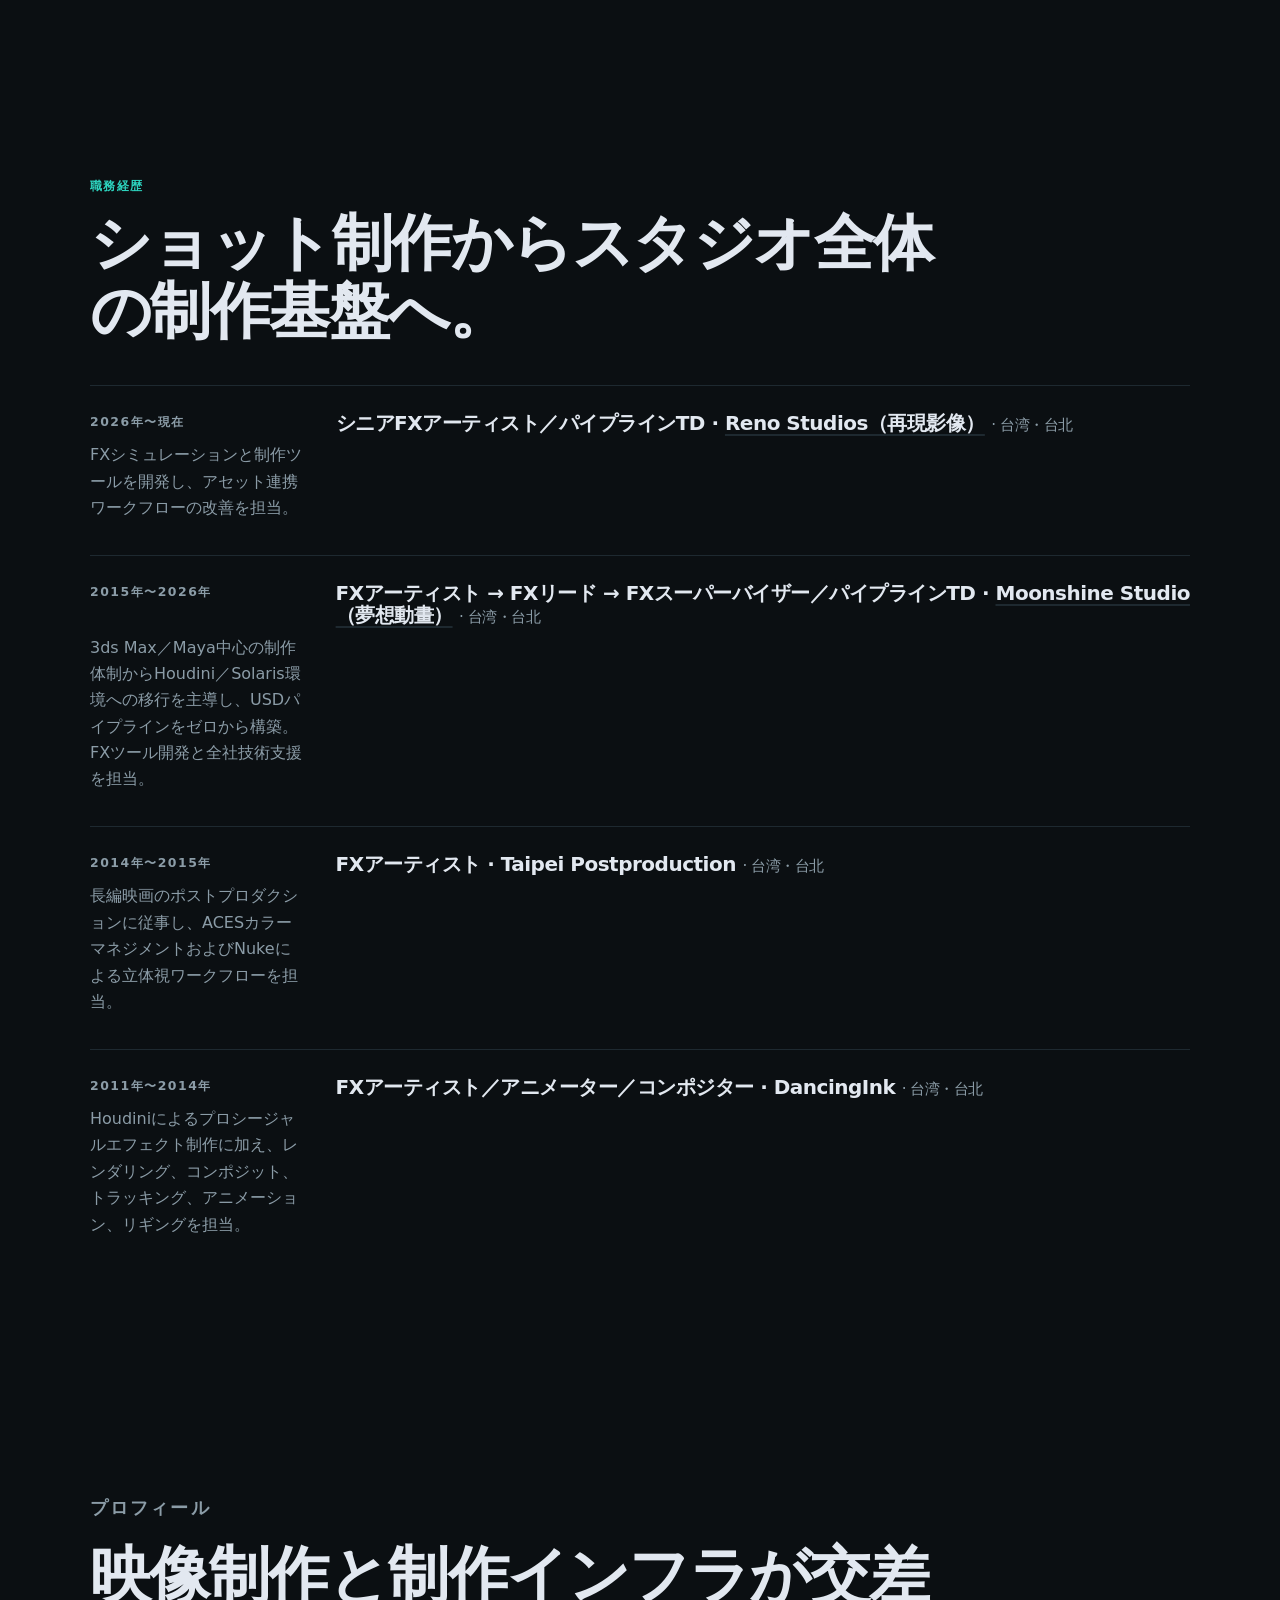
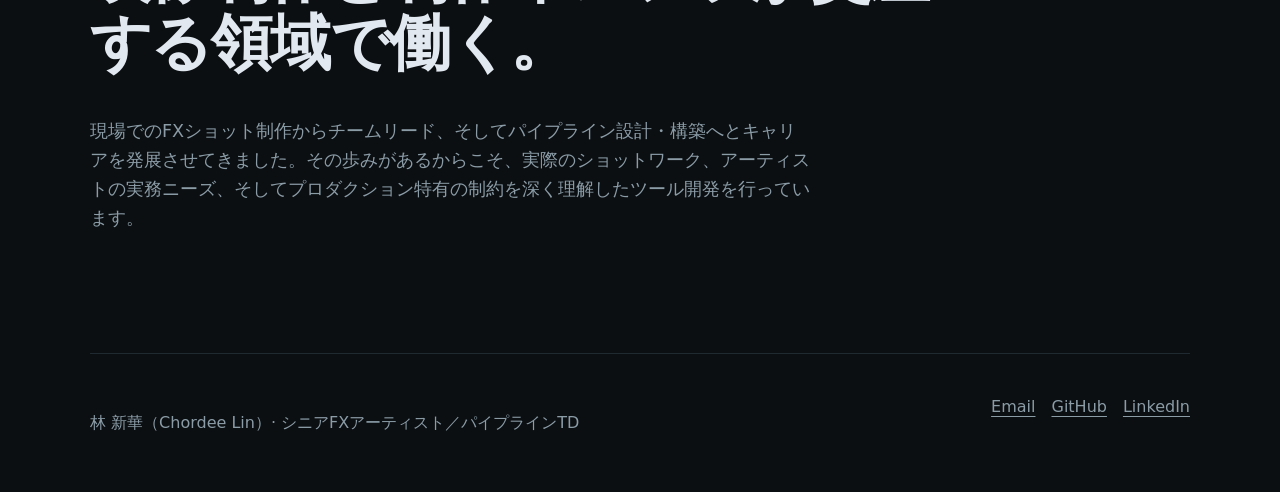
==== commit 7cfb0467: "Feature openusd-pipeline-architecture on portfolio" ====
--- a/ja/index.html
+++ b/ja/index.html
@@ -50,24 +50,24 @@
       <div class="project-grid">
         <article class="project-card">
           <p class="project-index">01</p>
+          <h3>OpenUSD Pipeline Architecture</h3>
+          <p class="project-summary">映像制作向けOpenUSDパイプラインの参照アーキテクチャ。部門別レイヤー構成とオーバーライド、パブリッシュのパッケージング、カスタムAsset Resolverによるバージョン固定、検証、Solarisの暗黙レイヤー管理を12本の設計ドキュメントで解説し、テスト付きのSolaris出力プロセッサーとUSD分割ツールを収録。ドキュメントは繁体字中国語です。</p>
+          <p class="project-tech">OpenUSD · Solaris · Python · Pipeline Architecture</p>
+          <a class="external-link" href="https://github.com/chordee/openusd-pipeline-architecture" target="_blank" rel="noreferrer">リポジトリを見る</a>
+        </article>
+        <article class="project-card">
+          <p class="project-index">02</p>
           <h3>GNM Houdini</h3>
           <p class="project-summary">Googleのパラメトリック3D頭部モデル「GNM Head」をSOPに統合し、調整可能な頭部メッシュを生成するHDA。</p>
           <p class="project-tech">Houdini · Python · HDA · プロシージャルジオメトリ</p>
           <a class="external-link" href="https://github.com/chordee/gnm-houdini" target="_blank" rel="noreferrer">リポジトリを見る</a>
         </article>
         <article class="project-card">
-          <p class="project-index">02</p>
+          <p class="project-index">03</p>
           <h3>Maya Gaussian Splatting Viewport Plugin</h3>
           <p class="project-summary">3D Gaussian Splatting形式のPLYデータをリアルタイム描画するMaya Viewport 2.0プラグイン。</p>
           <p class="project-tech">Maya · C++ · OpenGL · Viewport 2.0</p>
           <a class="external-link" href="https://github.com/chordee/maya-gaussian-splatting-viewport-plugin" target="_blank" rel="noreferrer">リポジトリを見る</a>
-        </article>
-        <article class="project-card">
-          <p class="project-index">03</p>
-          <h3>ShotGrid MCP Server</h3>
-          <p class="project-summary">LLMエージェントがREST API経由でAutodesk ShotGridに構造化された形でアクセスできるようにするModel Context Protocolサーバー。</p>
-          <p class="project-tech">Python · MCP · ShotGrid · REST API</p>
-          <a class="external-link" href="https://github.com/chordee/mcp-server-shotgrid" target="_blank" rel="noreferrer">リポジトリを見る</a>
         </article>
         <article class="project-card">
           <p class="project-index">04</p>
